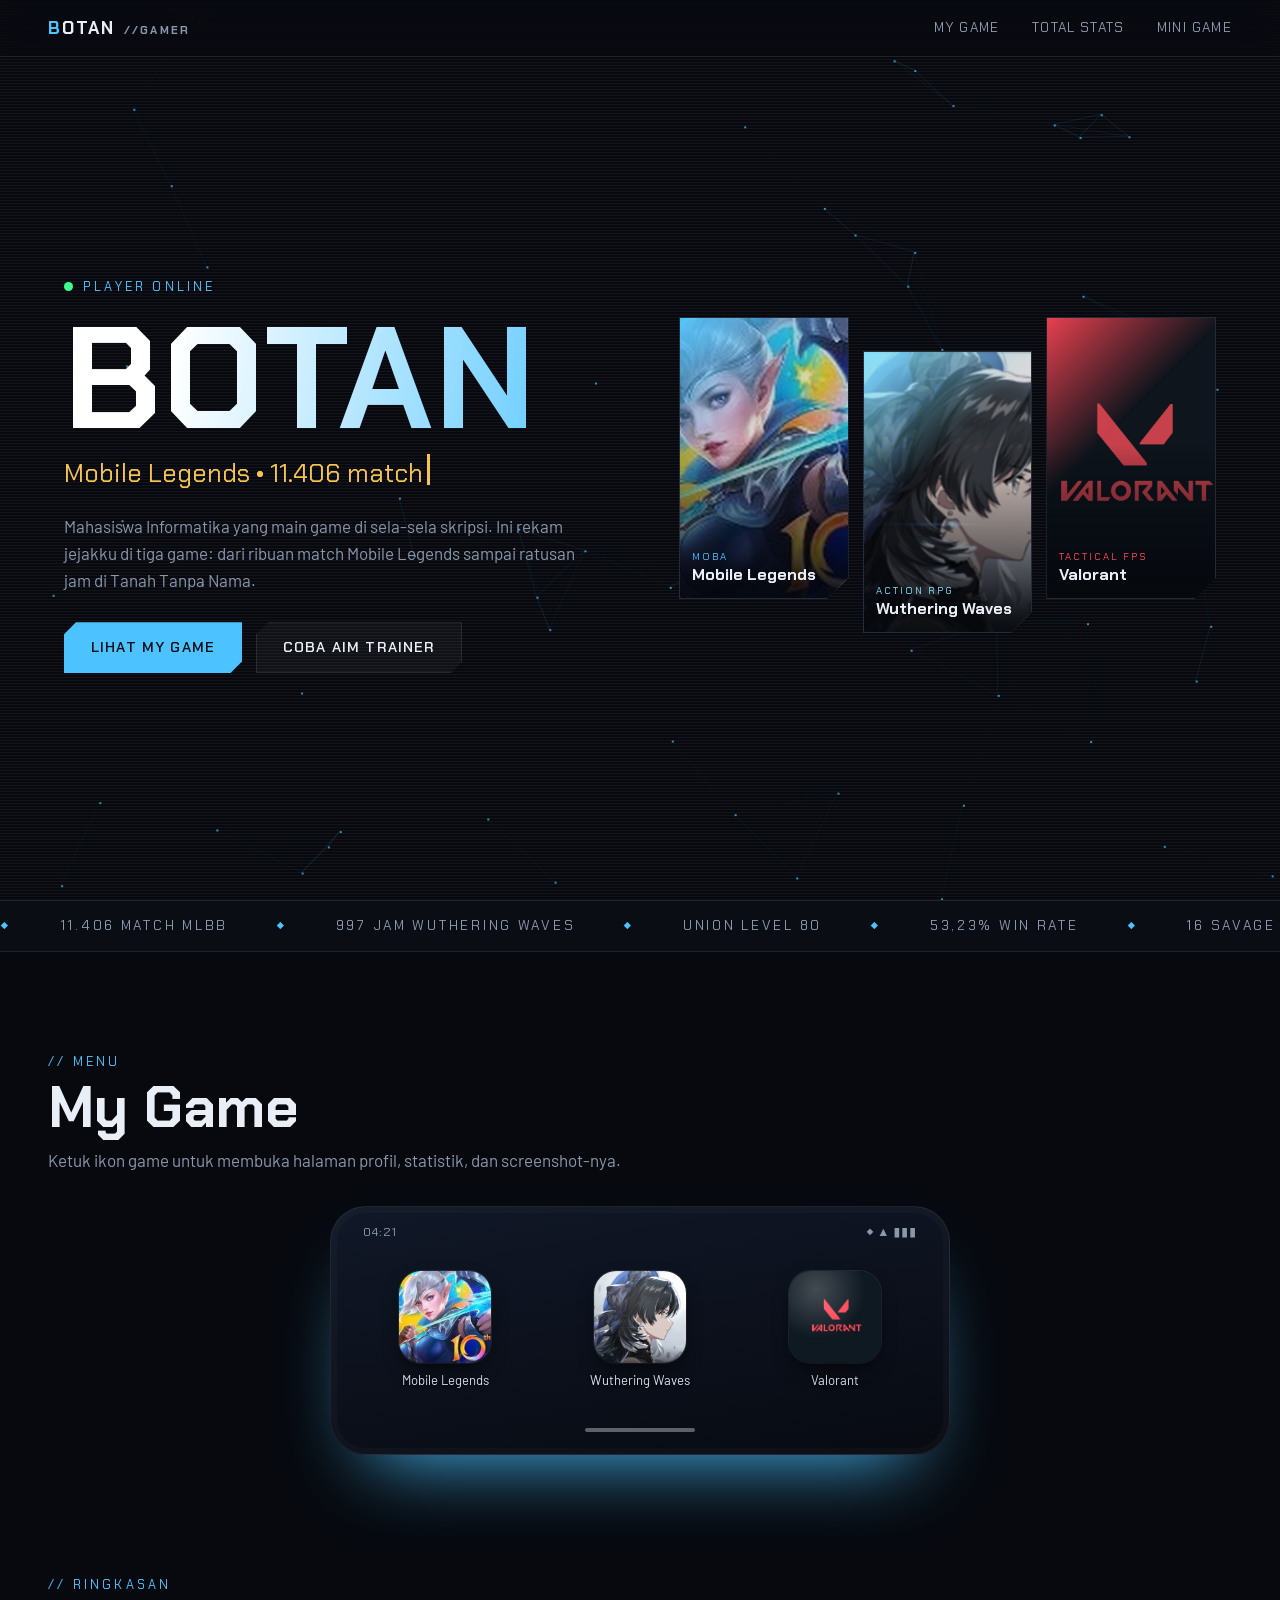
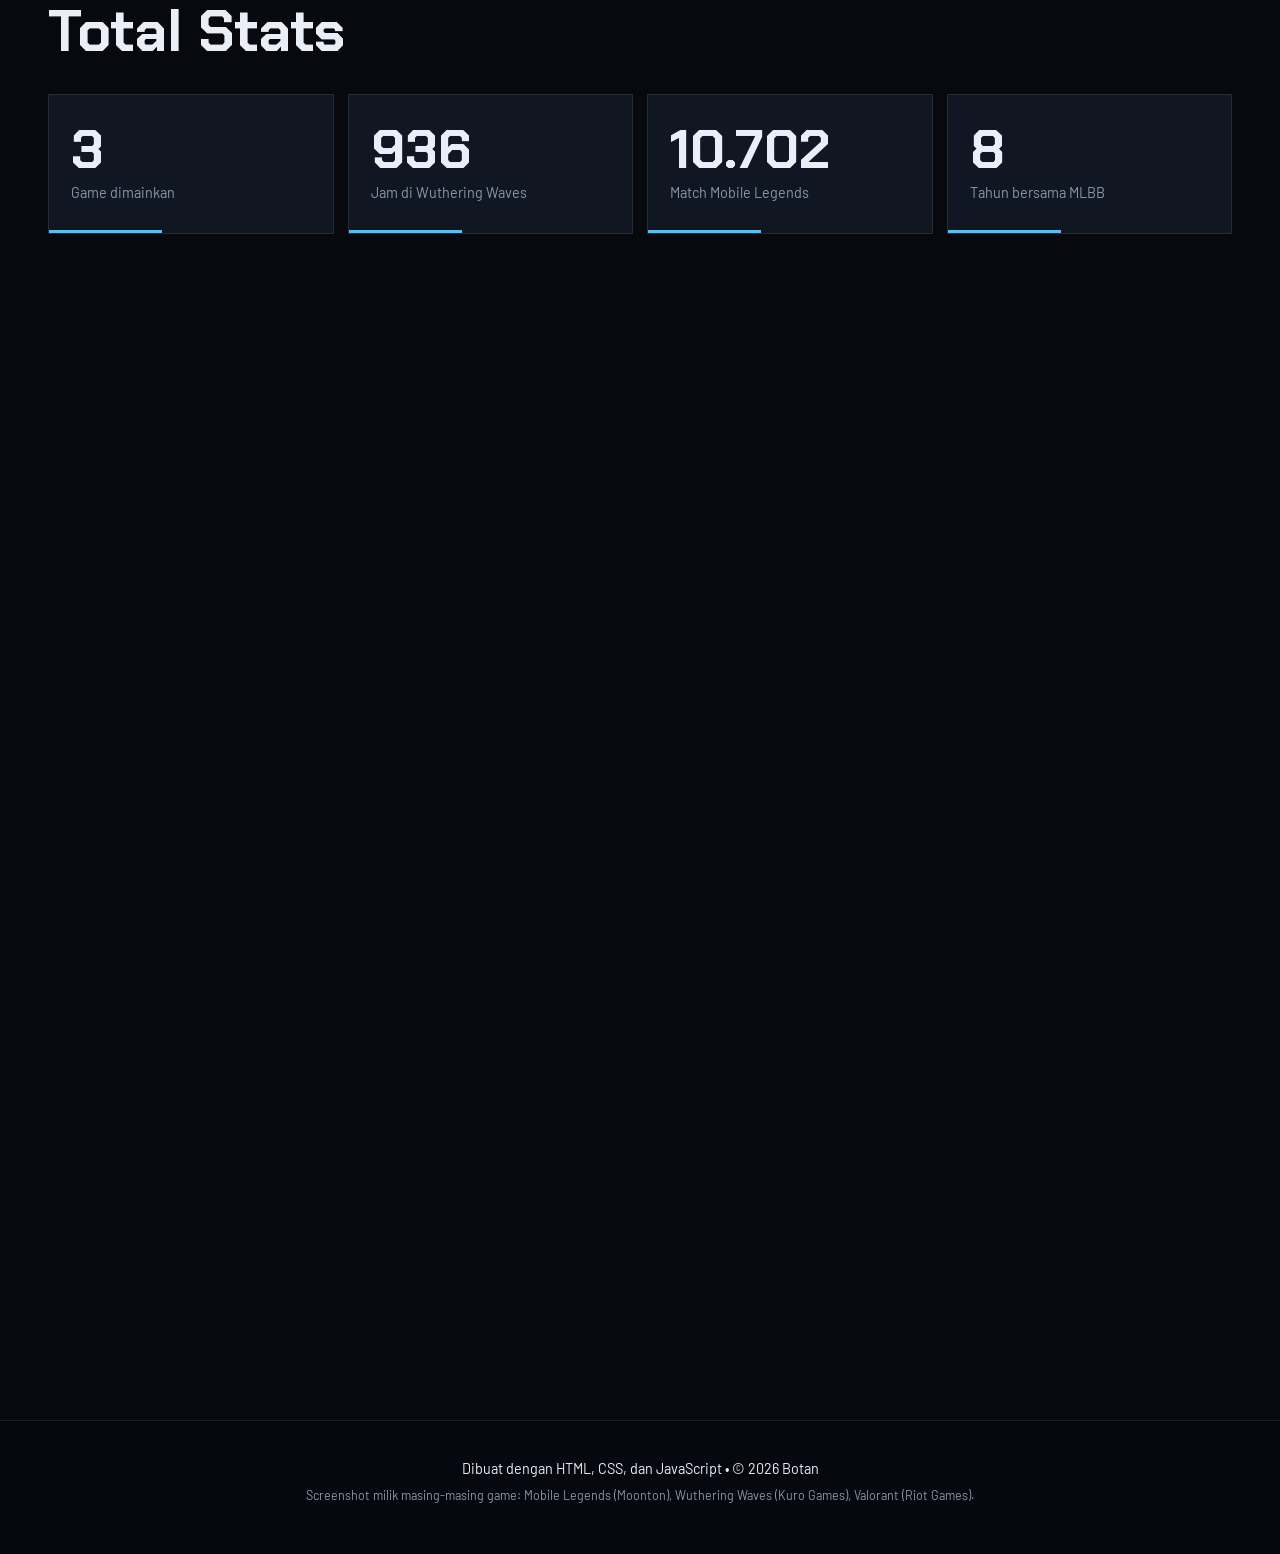
==== index.html @ 6c118ad3 "Initial commit: Botan Game Portfolio" ====
<!doctype html>
<html lang="id">

<head>
  <meta charset="utf-8">
  <meta name="viewport" content="width=device-width, initial-scale=1">
  <title>Botan • My Game Portfolio</title>
  <meta name="description" content="Portofolio game Botan: Mobile Legends, Wuthering Waves, dan Valorant.">
  <link rel="preconnect" href="https://fonts.googleapis.com">
  <link rel="preconnect" href="https://fonts.gstatic.com" crossorigin>
  <link
    href="https://fonts.googleapis.com/css2?family=Chakra+Petch:wght@500;600;700&family=Barlow:wght@400;500;600&display=swap"
    rel="stylesheet">
  <link rel="stylesheet" href="style.css">
</head>

<body data-game="ml">
  <canvas id="bg" aria-hidden="true"></canvas>
  <div class="scanlines" aria-hidden="true"></div>

  <header class="nav">
    <a href="#top" class="logo"><span>B</span>OTAN<i>//GAMER</i></a>
    <nav>
      <a href="#games">My Game</a>
      <a href="#stats">Total Stats</a>
      <a href="#aim">Mini Game</a>
    </nav>
  </header>

  <main id="top">
    <!-- HERO -->
    <section class="hero">
      <div class="hero-text">
        <p class="eyebrow"><b class="pulse"></b> PLAYER ONLINE</p>
        <h1 class="glitch" data-text="BOTAN">BOTAN</h1>
        <p class="typing"><span id="typed"></span><i class="caret"></i></p>
        <p class="lead">Mahasiswa Informatika yang main game di sela-sela skripsi. Ini rekam jejakku di tiga game: dari
          ribuan match Mobile Legends sampai ratusan jam di Tanah Tanpa Nama.</p>
        <div class="cta">
          <a class="btn primary" href="#games">Lihat My Game</a>
          <a class="btn" href="#aim">Coba Aim Trainer</a>
        </div>
      </div>

      <div class="hero-cards" id="heroCards">
        <button class="poster" data-go="ml" style="--c:#4cc3ff">
          <img src="img/icon-ml.webp" alt="Mobile Legends">
          <span class="poster-info"><small>MOBA</small><b>Mobile Legends</b></span>
        </button>
        <button class="poster" data-go="wuwa" style="--c:#7fe3ff">
          <img src="img/wuwa_icon.png" alt="Wuthering Waves">
          <span class="poster-info"><small>ACTION RPG</small><b>Wuthering Waves</b></span>
        </button>
        <button class="poster" data-go="valo" style="--c:#ff4655">
          <img src="img/valo_icon.png" alt="Valorant">
          <span class="poster-info"><small>TACTICAL FPS</small><b>Valorant</b></span>
        </button>
      </div>
    </section>

    <!-- TICKER -->
    <div class="ticker" aria-hidden="true">
      <div class="ticker-track">
        <span>11.406 MATCH MLBB</span><span>997 JAM WUTHERING WAVES</span><span>UNION LEVEL 80</span><span>53,23% WIN
          RATE</span><span>16 SAVAGE</span><span>RAZE MAIN</span><span>ACS 225</span>
        <span>11.406 MATCH MLBB</span><span>997 JAM WUTHERING WAVES</span><span>UNION LEVEL 80</span><span>53,23% WIN
          RATE</span><span>16 SAVAGE</span><span>RAZE MAIN</span><span>ACS 225</span>
      </div>
    </div>

    <!-- GAMES -->
    <section id="games" class="section">
      <div class="section-head reveal">
        <p class="eyebrow">// MENU</p>
        <h2>My Game</h2>
        <p class="sub">Ketuk ikon game untuk membuka halaman profil, statistik, dan screenshot-nya.</p>
      </div>

      <div class="homescreen reveal">
        <div class="statusbar" aria-hidden="true"><span>06:51</span><span class="sb-right">◆ ▲ ▮▮▮</span></div>
        <div class="app-grid" id="appGrid"></div>
        <div class="dock" aria-hidden="true"><i></i></div>
      </div>
    </section>

    <!-- TOTAL STATS -->
    <section id="stats" class="section">
      <div class="section-head reveal">
        <p class="eyebrow">// RINGKASAN</p>
        <h2>Total Stats</h2>
      </div>
      <div class="totals">
        <div class="total reveal"><b data-count="3">0</b><span>Game dimainkan</span></div>
        <div class="total reveal"><b data-count="997">0</b><span>Jam di Wuthering Waves</span></div>
        <div class="total reveal"><b data-count="11406">0</b><span>Match Mobile Legends</span></div>
        <div class="total reveal"><b data-count="9">0</b><span>Tahun bersama MLBB</span></div>
      </div>

      <div class="share reveal" id="share"></div>
    </section>

    <!-- AIM TRAINER -->
    <section id="aim" class="section">
      <div class="section-head reveal">
        <p class="eyebrow">// MINI GAME</p>
        <h2>Aim Trainer</h2>
        <p class="sub">Klik target sebanyak mungkin dalam 30 detik. Skor terbaik tersimpan di browser kamu.</p>
      </div>
      <div class="aim reveal">
        <div class="aim-hud">
          <div><small>SKOR</small><b id="aimScore">0</b></div>
          <div><small>WAKTU</small><b id="aimTime">30</b></div>
          <div><small>AKURASI</small><b id="aimAcc">0%</b></div>
          <div><small>TERBAIK</small><b id="aimBest">0</b></div>
        </div>
        <div class="aim-field" id="aimField">
          <div class="aim-overlay" id="aimOverlay">
            <h3 id="aimTitle">Siap?</h3>
            <p id="aimMsg">Target muncul acak. Jangan sampai meleset.</p>
            <button class="btn primary" id="aimStart">Mulai</button>
          </div>
        </div>
      </div>
    </section>
  </main>

  <footer class="footer">
    <p>Dibuat dengan HTML, CSS, dan JavaScript • © <span id="year"></span> Botan</p>
    <p class="muted">Screenshot milik masing-masing game: Mobile Legends (Moonton), Wuthering Waves (Kuro Games),
      Valorant (Riot Games).</p>
  </footer>

  <!-- LIGHTBOX -->
  <div class="lightbox" id="lightbox" hidden>
    <button class="lb-close" aria-label="Tutup">&times;</button>
    <img id="lbImg" alt="">
    <p id="lbCap"></p>
  </div>

  <script src="data.js"></script>
  <script src="common.js"></script>
  <script src="app.js"></script>
</body>

</html>
---- style.css ----
:root{
  --bg:#07090f; --bg2:#0d1119; --card:#111722; --line:rgba(255,255,255,.09);
  --text:#e9eef7; --muted:#8b97ab;
  --accent:#4cc3ff; --accent2:#f5c451;
  --head:'Chakra Petch',system-ui,sans-serif; --body:'Barlow',system-ui,sans-serif;
  --ease:cubic-bezier(.2,.8,.2,1);
}
body[data-game="ml"]  {--accent:#4cc3ff; --accent2:#f5c451}
body[data-game="wuwa"]{--accent:#7fe3ff; --accent2:#ff8fb8}
body[data-game="valo"]{--accent:#ff4655; --accent2:#ffd9dc}

*{box-sizing:border-box;margin:0;padding:0}
html{scroll-behavior:smooth;scroll-padding-top:80px}
body{background:var(--bg);color:var(--text);font-family:var(--body);font-size:17px;line-height:1.6;overflow-x:hidden;transition:--accent .4s}
img{display:block;max-width:100%}
button{font:inherit;color:inherit;cursor:pointer;border:0;background:none}
a{color:inherit;text-decoration:none}
#bg{position:fixed;inset:0;z-index:0;width:100%;height:100%}
.scanlines{position:fixed;inset:0;z-index:1;pointer-events:none;opacity:.05;
  background:repeating-linear-gradient(0deg,#fff 0 1px,transparent 1px 3px)}
main,.footer,.nav{position:relative;z-index:2}

/* NAV */
.nav{position:fixed;top:0;left:0;right:0;z-index:20;display:flex;justify-content:space-between;align-items:center;
  padding:14px clamp(16px,4vw,48px);backdrop-filter:blur(14px);background:rgba(7,9,15,.6);border-bottom:1px solid var(--line)}
.logo{font-family:var(--head);font-weight:700;letter-spacing:.12em;font-size:1.1rem}
.logo span{color:var(--accent)}
.logo i{font-style:normal;color:var(--muted);font-size:.7rem;margin-left:8px;letter-spacing:.2em}
.nav nav{display:flex;gap:clamp(12px,3vw,32px)}
.nav nav a{font-family:var(--head);font-size:.85rem;letter-spacing:.1em;text-transform:uppercase;color:var(--muted);transition:color .2s}
.nav nav a:hover{color:var(--accent)}

/* HERO */
.hero{min-height:100svh;display:grid;grid-template-columns:1.05fr 1fr;gap:clamp(24px,4vw,64px);align-items:center;
  padding:110px clamp(16px,5vw,72px) 60px;max-width:1400px;margin:auto}
.eyebrow{font-family:var(--head);font-size:.8rem;letter-spacing:.25em;color:var(--accent);text-transform:uppercase;display:flex;align-items:center;gap:10px}
.pulse{width:9px;height:9px;border-radius:50%;background:#3dff8f;box-shadow:0 0 0 0 #3dff8f99;animation:pulse 1.8s infinite}
@keyframes pulse{70%{box-shadow:0 0 0 12px #3dff8f00}100%{box-shadow:0 0 0 0 #3dff8f00}}
.glitch{font-family:var(--head);font-weight:700;font-size:clamp(4rem,12vw,9rem);line-height:.95;letter-spacing:.02em;position:relative;margin:14px 0 6px;
  background:linear-gradient(100deg,#fff 20%,var(--accent));-webkit-background-clip:text;background-clip:text;color:transparent}
.glitch::before,.glitch::after{content:attr(data-text);position:absolute;inset:0;background:inherit;-webkit-background-clip:text;background-clip:text;color:transparent;opacity:.0}
.glitch:hover::before{opacity:.8;transform:translate(3px,-2px);filter:drop-shadow(-2px 0 #ff2d6f);animation:gl 0.4s steps(2) infinite}
.glitch:hover::after{opacity:.8;transform:translate(-3px,2px);filter:drop-shadow(2px 0 #00e5ff);animation:gl 0.4s steps(2) infinite reverse}
@keyframes gl{50%{clip-path:inset(30% 0 40% 0)}}
.typing{font-family:var(--head);font-size:clamp(1.1rem,2.4vw,1.6rem);color:var(--accent2);min-height:2.2rem}
.caret{display:inline-block;width:3px;height:1.2em;background:var(--accent2);margin-left:4px;vertical-align:-3px;animation:blink 1s steps(1) infinite}
@keyframes blink{50%{opacity:0}}
.lead{max-width:540px;color:var(--muted);margin:18px 0 28px}
.cta{display:flex;gap:14px;flex-wrap:wrap}
.btn{font-family:var(--head);font-weight:600;letter-spacing:.08em;text-transform:uppercase;font-size:.9rem;padding:13px 26px;
  border:1px solid var(--line);clip-path:polygon(12px 0,100% 0,100% calc(100% - 12px),calc(100% - 12px) 100%,0 100%,0 12px);
  background:rgba(255,255,255,.04);transition:.25s var(--ease)}
.btn:hover{border-color:var(--accent);color:var(--accent);transform:translateY(-2px)}
.btn.primary{background:var(--accent);color:#06101a;border-color:var(--accent)}
.btn.primary:hover{color:#06101a;box-shadow:0 8px 30px -6px var(--accent);filter:brightness(1.1)}

.hero-cards{display:grid;grid-template-columns:repeat(3,1fr);gap:14px;perspective:1000px}
.poster{position:relative;aspect-ratio:3/5;overflow:hidden;border:1px solid var(--line);background:var(--card);text-align:left;
  transform-style:preserve-3d;transition:transform .25s var(--ease),box-shadow .3s,border-color .3s;
  clip-path:polygon(0 0,100% 0,100% calc(100% - 22px),calc(100% - 22px) 100%,0 100%)}
.poster:nth-child(2){margin-top:34px}
.poster img{position:absolute;inset:0;width:100%;height:100%;object-fit:cover;object-position:center top;transition:transform .6s var(--ease),filter .4s;filter:saturate(.85) brightness(.85)}
.poster::after{content:"";position:absolute;inset:0;background:linear-gradient(to top,rgba(5,7,12,.95) 5%,transparent 55%),linear-gradient(135deg,var(--c),transparent 40%);opacity:.9;mix-blend-mode:normal}
.poster:hover{border-color:var(--c);box-shadow:0 20px 50px -20px var(--c)}
.poster:hover img{transform:scale(1.08);filter:saturate(1.1) brightness(1)}
.poster-info{position:absolute;left:12px;right:12px;bottom:14px;z-index:2;display:block}
.poster-info small{display:block;font-family:var(--head);font-size:.62rem;letter-spacing:.2em;color:var(--c)}
.poster-info b{font-family:var(--head);font-size:1rem;line-height:1.2;display:block}

/* TICKER */
.ticker{overflow:hidden;border-block:1px solid var(--line);background:rgba(13,17,25,.7);padding:14px 0}
.ticker-track{display:flex;gap:48px;width:max-content;animation:tick 40s linear infinite;font-family:var(--head);letter-spacing:.2em;font-size:.85rem;color:var(--muted)}
.ticker-track span::before{content:"◆";color:var(--accent);margin-right:48px}
@keyframes tick{to{transform:translateX(-50%)}}

/* SECTIONS */
.section{max-width:1280px;margin:auto;padding:100px clamp(16px,4vw,48px) 20px}
.section-head{margin-bottom:32px}
.section-head h2{font-family:var(--head);font-size:clamp(2.2rem,5vw,3.6rem);line-height:1.05;margin-top:6px}
.sub{color:var(--muted);margin-top:8px}

.reveal{opacity:0;transform:translateY(28px);transition:opacity .8s var(--ease),transform .8s var(--ease)}
.reveal.in{opacity:1;transform:none}

/* TABS */
.tabs{display:flex;gap:10px;flex-wrap:wrap;margin-bottom:22px}
.tab{font-family:var(--head);font-weight:600;letter-spacing:.06em;padding:12px 22px;border:1px solid var(--line);background:var(--card);color:var(--muted);
  display:flex;align-items:center;gap:10px;transition:.25s var(--ease);
  clip-path:polygon(10px 0,100% 0,100% calc(100% - 10px),calc(100% - 10px) 100%,0 100%,0 10px)}
.tab i{width:8px;height:8px;background:var(--tc);transform:rotate(45deg)}
.tab:hover{color:var(--text);border-color:var(--tc)}
.tab.active{background:var(--tc);color:#06101a;border-color:var(--tc)}
.tab.active i{background:#06101a}

/* PANEL */
.panel{display:grid;grid-template-columns:minmax(260px,.8fr) 1.5fr;gap:clamp(20px,3vw,40px);
  background:linear-gradient(160deg,var(--card),#0a0e16);border:1px solid var(--line);padding:clamp(18px,3vw,36px);position:relative;overflow:hidden}
.panel::before{content:"";position:absolute;inset:-40% -20% auto auto;width:70%;aspect-ratio:1;background:radial-gradient(circle,var(--accent),transparent 65%);opacity:.14;pointer-events:none}
.panel.swap{animation:swap .5s var(--ease)}
@keyframes swap{from{opacity:0;transform:translateY(14px)}to{opacity:1;transform:none}}

.p-art{position:relative;min-height:420px;border:1px solid var(--line);overflow:hidden;background:#05070b}
.p-art img.main{position:absolute;inset:0;width:100%;height:100%;object-fit:cover;object-position:center top;
  -webkit-mask-image:linear-gradient(to bottom,#000 70%,transparent);mask-image:linear-gradient(to bottom,#000 70%,transparent)}
.p-art .badge{position:absolute;left:14px;bottom:14px;right:14px;display:flex;align-items:center;gap:12px;padding:10px 12px;background:rgba(7,9,15,.8);backdrop-filter:blur(8px);border-left:3px solid var(--accent)}
.p-art .badge img{width:46px;height:46px;object-fit:cover;object-position:top;border:1px solid var(--line)}
.badge b{font-family:var(--head);display:block;line-height:1.2}
.badge small{color:var(--muted);font-size:.8rem}

.p-title{display:flex;justify-content:space-between;align-items:flex-start;gap:14px;flex-wrap:wrap;margin-bottom:6px}
.p-title h3{font-family:var(--head);font-size:clamp(1.8rem,4vw,2.8rem);line-height:1.05}
.p-title .genre{font-family:var(--head);font-size:.75rem;letter-spacing:.2em;color:var(--accent);border:1px solid var(--accent);padding:4px 10px}
.p-meta{color:var(--muted);margin-bottom:22px}
.p-meta b{color:var(--text);font-weight:500}

.stat-grid{display:grid;grid-template-columns:repeat(auto-fill,minmax(130px,1fr));gap:10px;margin-bottom:22px}
.stat{padding:14px 14px 12px;background:rgba(255,255,255,.035);border:1px solid var(--line);border-top:2px solid var(--accent);transition:.25s var(--ease)}
.stat:hover{transform:translateY(-3px);background:rgba(255,255,255,.06)}
.stat b{font-family:var(--head);font-size:1.7rem;line-height:1.1;display:block}
.stat small{color:var(--muted);font-size:.78rem;letter-spacing:.06em;text-transform:uppercase}
.stat.hl{border-top-color:var(--accent2)}
.stat.hl b{color:var(--accent2)}

.viz{display:grid;grid-template-columns:repeat(auto-fit,minmax(240px,1fr));gap:14px;margin-bottom:22px}
.viz-card{padding:16px;border:1px solid var(--line);background:rgba(0,0,0,.25)}
.viz-card h4{font-family:var(--head);font-size:.8rem;letter-spacing:.18em;color:var(--muted);text-transform:uppercase;margin-bottom:10px}
.viz-card canvas{width:100%;max-width:300px;margin:auto;display:block}
.viz-card .note{font-size:.75rem;color:var(--muted);margin-top:6px;text-align:center}
.bar{height:10px;background:rgba(255,255,255,.08);overflow:hidden;margin:8px 0 6px;clip-path:polygon(0 0,100% 0,calc(100% - 6px) 100%,0 100%)}
.bar i{display:block;height:100%;width:0;background:linear-gradient(90deg,var(--accent),var(--accent2));transition:width 1.4s var(--ease)}
.bar-row{display:flex;justify-content:space-between;font-size:.9rem;color:var(--muted)}
.bar-row b{color:var(--text);font-weight:500}
.donut{display:flex;align-items:center;gap:18px}
.donut svg{width:120px;height:120px;flex:none;transform:rotate(-90deg)}
.donut circle{fill:none;stroke-width:12}
.donut .legend b{font-family:var(--head);font-size:1.6rem;display:block;line-height:1.1}
.donut .legend span{display:block;color:var(--muted);font-size:.9rem}

.chips{display:flex;flex-wrap:wrap;gap:8px;margin-bottom:22px}
.chip{font-size:.85rem;padding:6px 12px;border:1px solid var(--line);background:rgba(255,255,255,.04);display:inline-flex;gap:8px;align-items:center}
.chip::before{content:"★";color:var(--accent2)}

.gallery-h{font-family:var(--head);font-size:.8rem;letter-spacing:.2em;text-transform:uppercase;color:var(--muted);margin-bottom:10px}
.gallery{display:grid;grid-template-columns:repeat(auto-fill,minmax(150px,1fr));gap:10px}
.thumb{position:relative;aspect-ratio:16/10;overflow:hidden;border:1px solid var(--line);background:#05070b}
.thumb img{width:100%;height:100%;object-fit:cover;transition:transform .5s var(--ease),filter .3s;filter:brightness(.8)}
.thumb:hover img{transform:scale(1.1);filter:brightness(1.05)}
.thumb:hover{border-color:var(--accent)}
.thumb span{position:absolute;left:0;right:0;bottom:0;padding:16px 8px 6px;font-size:.72rem;text-align:left;background:linear-gradient(transparent,rgba(0,0,0,.85))}

/* TOTALS */
.totals{display:grid;grid-template-columns:repeat(auto-fit,minmax(200px,1fr));gap:14px}
.total{padding:28px 22px;border:1px solid var(--line);background:var(--card);position:relative;overflow:hidden}
.total::after{content:"";position:absolute;left:0;bottom:0;height:3px;width:40%;background:var(--accent)}
.total b{font-family:var(--head);font-size:clamp(2.4rem,5vw,3.4rem);display:block;line-height:1}
.total span{color:var(--muted);font-size:.9rem}
.share{margin-top:22px;padding:22px;border:1px solid var(--line);background:var(--card)}
.share h4{font-family:var(--head);font-size:.8rem;letter-spacing:.2em;color:var(--muted);text-transform:uppercase;margin-bottom:14px}
.share-row{display:grid;grid-template-columns:150px 1fr 90px;gap:12px;align-items:center;margin:10px 0;font-size:.95rem}
.share-row .bar{margin:0}
.share-row em{font-style:normal;color:var(--muted);text-align:right;font-size:.85rem}

/* AIM */
.aim{border:1px solid var(--line);background:var(--card)}
.aim-hud{display:grid;grid-template-columns:repeat(4,1fr);border-bottom:1px solid var(--line)}
.aim-hud div{padding:12px 16px;border-right:1px solid var(--line)}
.aim-hud div:last-child{border:0}
.aim-hud small{display:block;color:var(--muted);font-family:var(--head);font-size:.68rem;letter-spacing:.2em}
.aim-hud b{font-family:var(--head);font-size:1.7rem;color:var(--accent2)}
.aim-field{position:relative;height:min(60vh,460px);cursor:crosshair;overflow:hidden;touch-action:manipulation;
  background:radial-gradient(circle at 50% 50%,rgba(255,255,255,.04),transparent 70%),
  linear-gradient(var(--line) 1px,transparent 1px) 0 0/48px 48px,linear-gradient(90deg,var(--line) 1px,transparent 1px) 0 0/48px 48px}
.aim-overlay{position:absolute;inset:0;z-index:5;display:flex;flex-direction:column;align-items:center;justify-content:center;gap:10px;text-align:center;background:rgba(7,9,15,.82);padding:20px}
.aim-overlay[hidden]{display:none}
.aim-overlay h3{font-family:var(--head);font-size:2rem}
.aim-overlay p{color:var(--muted);margin-bottom:8px}
.target{position:absolute;border-radius:50%;transform:translate(-50%,-50%) scale(0);cursor:pointer;
  background:radial-gradient(circle,#fff 0 12%,var(--accent) 13% 34%,#fff 35% 48%,var(--accent) 49% 100%);
  box-shadow:0 0 24px var(--accent);animation:pop .18s var(--ease) forwards}
@keyframes pop{to{transform:translate(-50%,-50%) scale(1)}}
.target.hit{animation:boom .25s ease-out forwards}
@keyframes boom{to{transform:translate(-50%,-50%) scale(1.8);opacity:0}}
.miss{position:absolute;width:14px;height:14px;border:2px solid #ff4d6a;transform:translate(-50%,-50%);animation:boom .4s ease-out forwards;border-radius:50%}

/* FOOTER */
.footer{margin-top:90px;padding:36px 16px 48px;text-align:center;border-top:1px solid var(--line);background:rgba(7,9,15,.8);font-size:.9rem}
.muted{color:var(--muted);font-size:.78rem;margin-top:6px}

/* LIGHTBOX */
.lightbox{position:fixed;inset:0;z-index:100;background:rgba(3,5,9,.94);display:flex;flex-direction:column;align-items:center;justify-content:center;padding:24px;gap:12px}
.lightbox[hidden]{display:none}
.lightbox img{max-height:82vh;object-fit:contain;border:1px solid var(--line)}
.lightbox p{color:var(--muted)}
.lb-close{position:absolute;top:14px;right:22px;font-size:2.4rem;line-height:1;color:var(--text)}

@media (max-width:900px){
  .hero{grid-template-columns:1fr;padding-top:100px}
  .hero-cards{max-width:560px}
  .panel{grid-template-columns:1fr}
  .p-art{min-height:340px}
  .share-row{grid-template-columns:110px 1fr 70px}
}
@media (max-width:520px){
  .nav nav a:nth-child(2){display:none}
  .logo i{display:none}
  .aim-hud b{font-size:1.3rem}
  .aim-hud div{padding:10px}
}
@media (prefers-reduced-motion:reduce){
  *{animation:none!important;transition:none!important}
  .reveal{opacity:1;transform:none}
}

/* ============ HOME SCREEN ala ANDROID ============ */
.homescreen{max-width:620px;margin:auto;padding:14px 22px 22px;border:1px solid var(--line);border-radius:36px;
  background:linear-gradient(170deg,rgba(18,26,42,.9),rgba(8,11,18,.95));box-shadow:0 40px 80px -40px var(--accent),inset 0 0 0 6px rgba(255,255,255,.02)}
.statusbar{display:flex;justify-content:space-between;font-size:.78rem;color:var(--muted);padding:2px 10px 18px;font-family:var(--head);letter-spacing:.08em}
.app-grid{display:grid;grid-template-columns:repeat(3,1fr);gap:26px 10px;justify-items:center;padding:10px 0 34px}
.app-grid.left{grid-template-columns:repeat(auto-fill,minmax(96px,110px));justify-content:start;padding:6px 0 0}
.app{display:flex;flex-direction:column;align-items:center;gap:9px;width:100%;max-width:130px;-webkit-tap-highlight-color:transparent;text-align:center}
.app-icon{position:relative;display:block;width:clamp(72px,16vw,92px);aspect-ratio:1;border-radius:24%;overflow:hidden;
  box-shadow:0 8px 20px -6px rgba(0,0,0,.8),0 0 0 1px rgba(255,255,255,.1);transition:transform .25s var(--ease),box-shadow .3s}
.app-icon img{width:100%;height:100%;object-fit:cover}
.app-icon::after{content:"";position:absolute;inset:0;background:radial-gradient(circle at 30% 20%,rgba(255,255,255,.22),transparent 50%);pointer-events:none}
.app:hover .app-icon{transform:translateY(-5px) scale(1.05);box-shadow:0 18px 30px -8px var(--c),0 0 0 1px var(--c)}
.app:active .app-icon{transform:scale(.9)}
.app-label{font-size:.82rem;line-height:1.25;color:#dfe6f3;text-shadow:0 1px 3px #000;max-width:100px}
.app.small .app-icon{width:68px}
.dock{display:flex;justify-content:center;padding-top:6px}
.dock i{width:110px;height:4px;border-radius:4px;background:rgba(255,255,255,.35)}

.app-launch{position:fixed;z-index:200;border-radius:24%;background:var(--lc);opacity:.95;transition:all .38s cubic-bezier(.5,0,.2,1)}
.app-launch.go{left:0!important;top:0!important;width:100vw!important;height:100vh!important;border-radius:0}

/* halaman game */
.appbar{gap:12px}
.back{display:grid;place-items:center;width:40px;height:40px;border-radius:50%;background:rgba(255,255,255,.06);transition:.2s}
.back:hover{background:var(--accent);color:#06101a}
.appbar-title{display:flex;align-items:center;gap:10px;font-family:var(--head);font-size:1.05rem;margin-right:auto}
.app-icon.mini{width:34px;border-radius:24%}
.game-main{padding-top:96px}
.other{margin-top:36px}
@media (max-width:520px){
  .homescreen{border-radius:28px;padding:12px 12px 18px}
  .app-grid{gap:22px 4px}
}

/* ============ LIVE COMMENTS ============ */
.comments-wrapper { display: flex; flex-direction: column; gap: 32px; }
.comment-form { display: flex; flex-direction: column; gap: 14px; background: rgba(255,255,255,0.03); padding: 24px; border-radius: 12px; border: 1px solid rgba(255,255,255,0.06); }
.comment-form input, .comment-form textarea { width: 100%; background: rgba(0,0,0,0.4); border: 1px solid rgba(255,255,255,0.1); color: var(--text); padding: 12px 16px; border-radius: 8px; font-family: inherit; font-size: 0.95rem; outline: none; transition: border-color 0.2s, box-shadow 0.2s; }
.comment-form input:focus, .comment-form textarea:focus { border-color: var(--accent); box-shadow: 0 0 0 1px var(--accent); }
.comment-form textarea { resize: vertical; min-height: 80px; }
.comments-list { display: flex; flex-direction: column; gap: 16px; }
.comment-item { background: rgba(255,255,255,0.02); padding: 18px; border-radius: 10px; border-left: 3px solid var(--accent); animation: fadeUp 0.4s var(--ease); }
.comment-item h4 { font-size: 1rem; color: var(--accent); margin-bottom: 6px; font-family: var(--head); display: flex; align-items: center; justify-content: space-between; }
.comment-item h4 span { font-size: 0.75rem; color: var(--muted); font-weight: normal; font-family: var(--body); }
.comment-item p { font-size: 0.95rem; line-height: 1.5; color: #cbd5e1; word-wrap: break-word; }
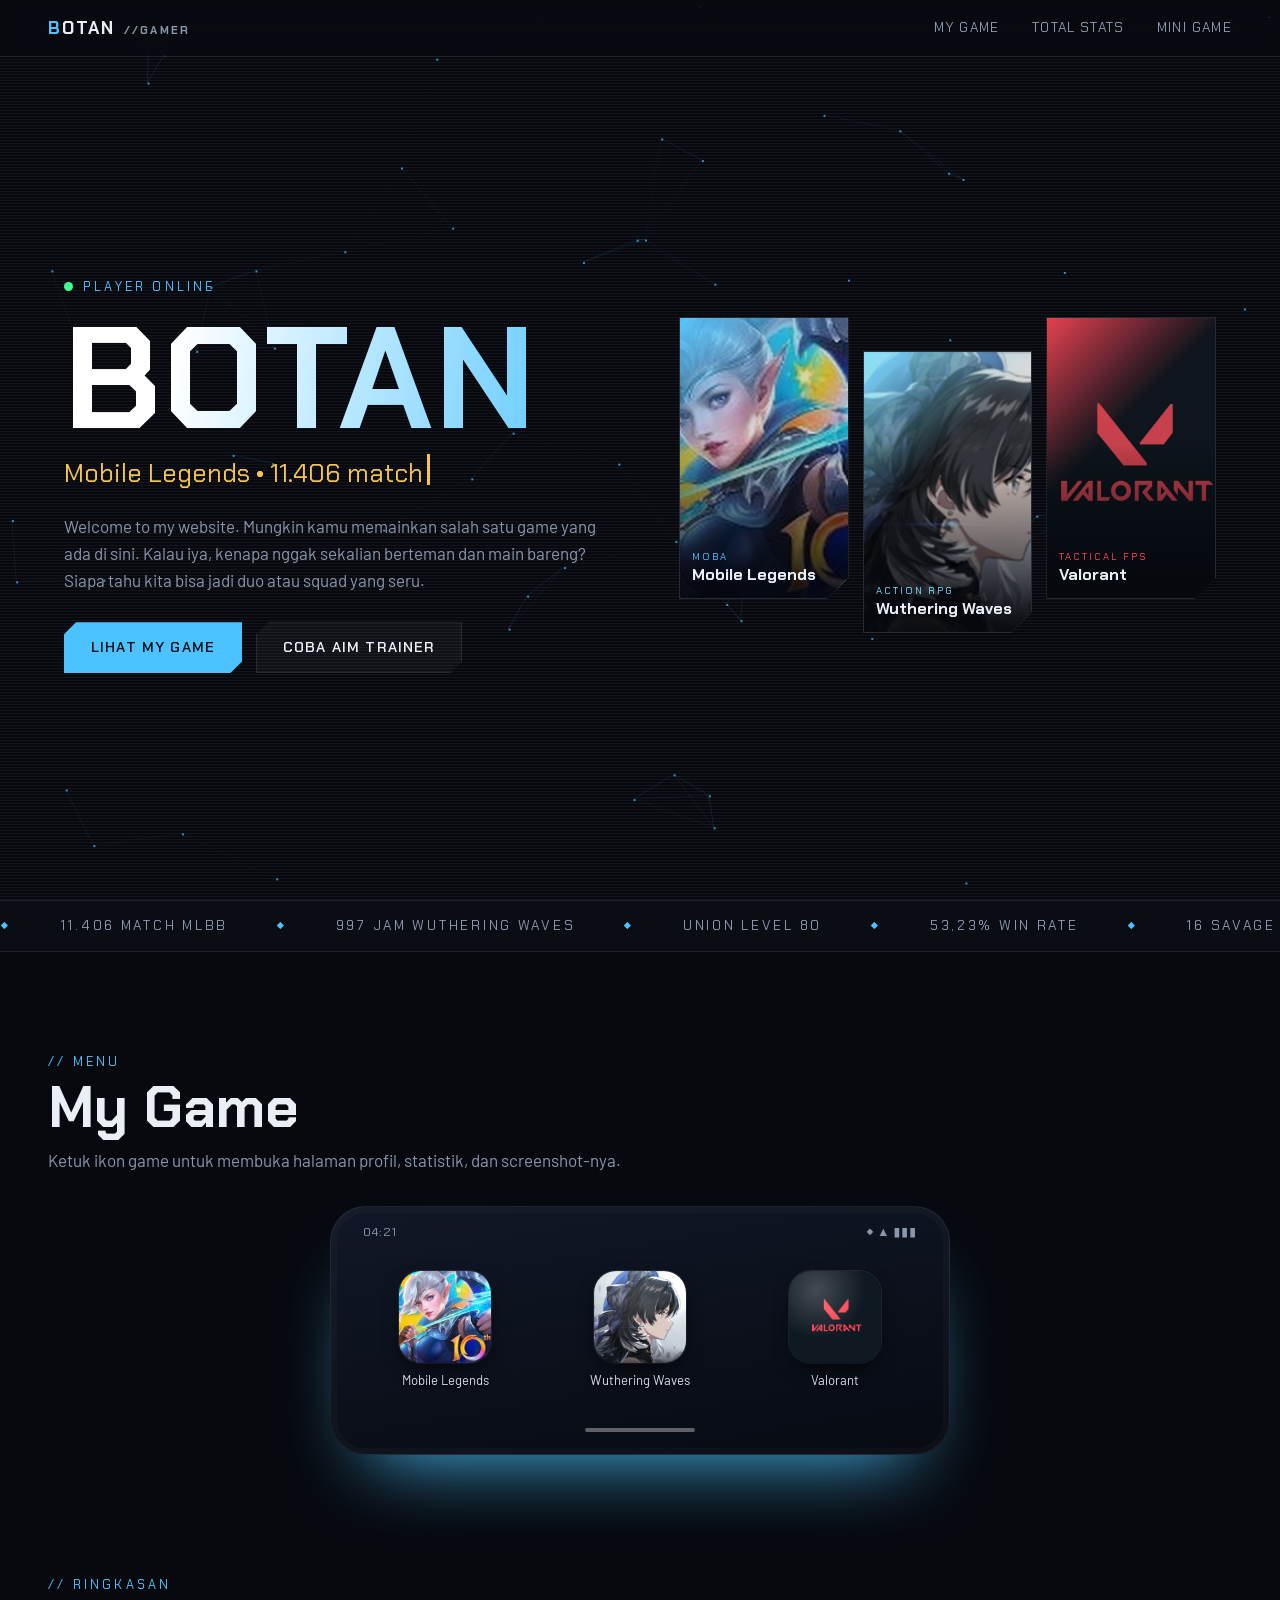
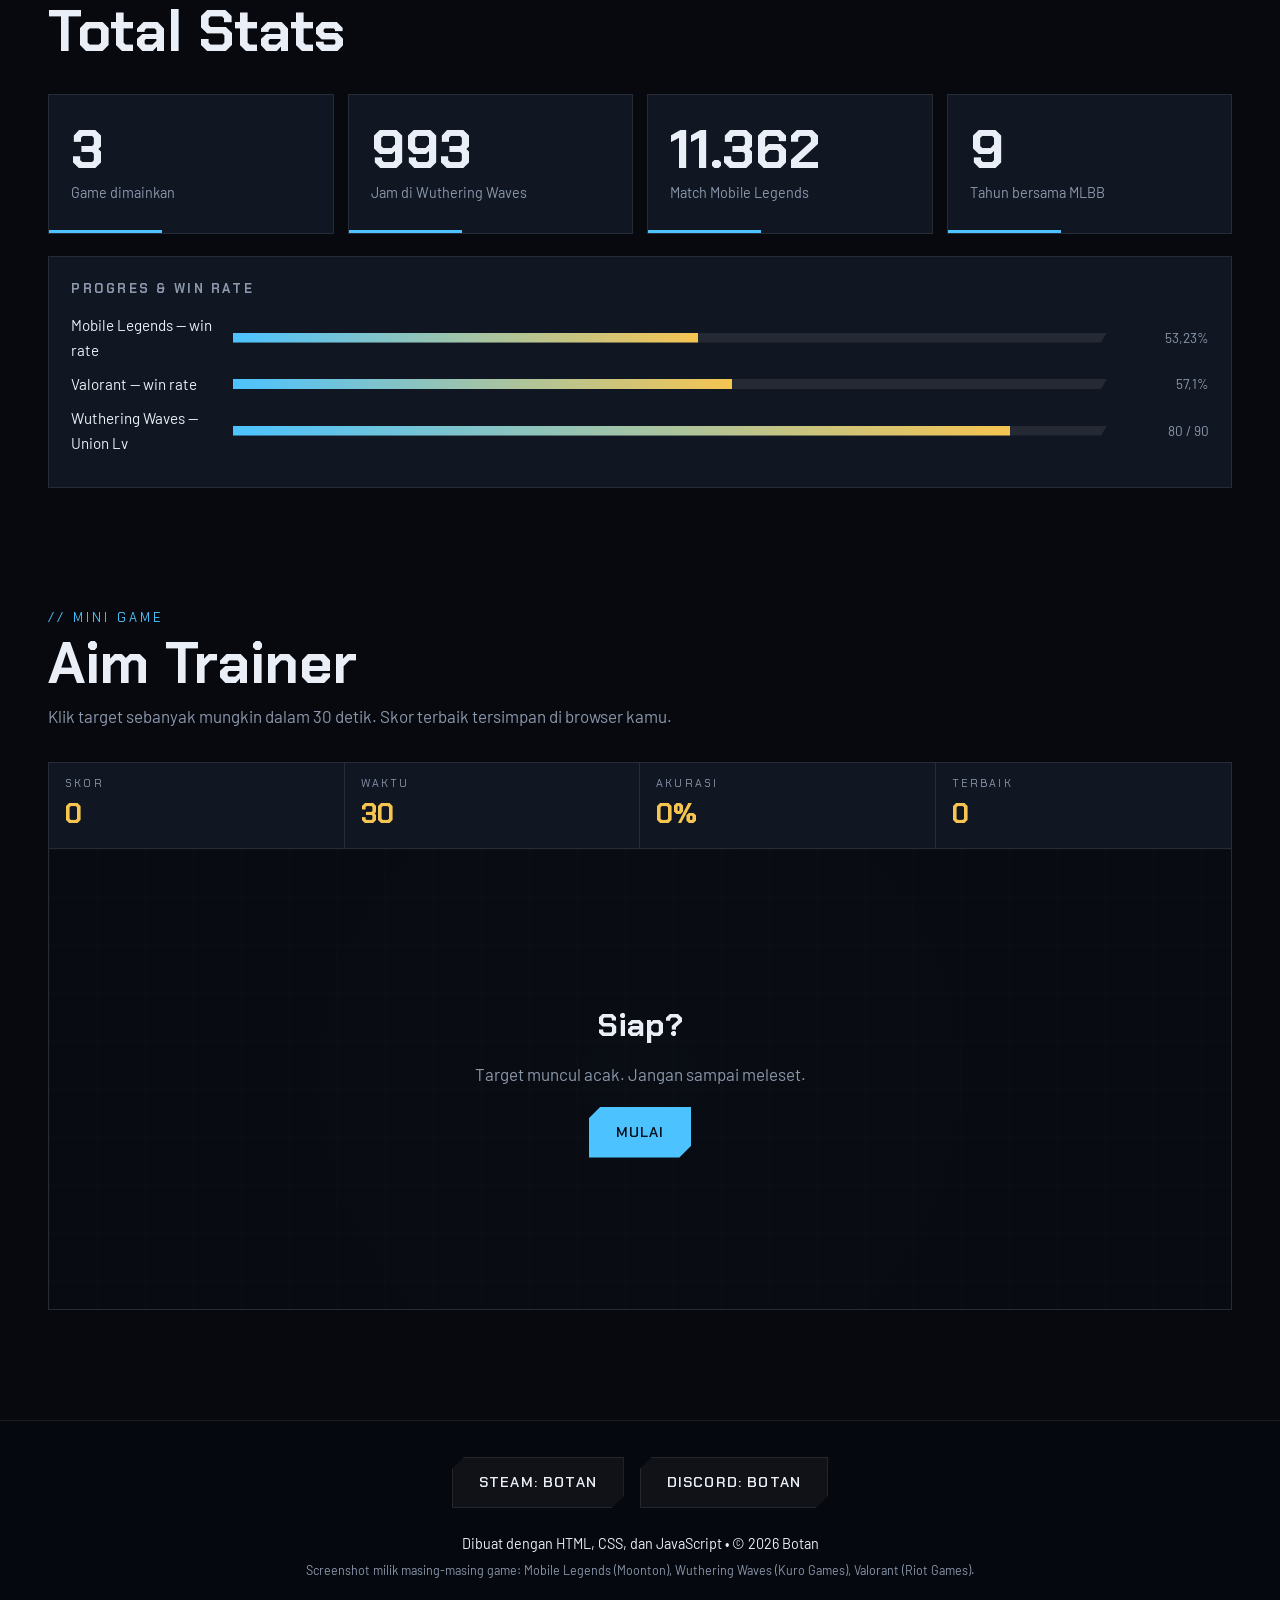
==== commit 1f9a12c5: "Update text intro and add Steam & Discord links in footer" ====
--- a/index.html
+++ b/index.html
@@ -34,8 +34,8 @@
         <p class="eyebrow"><b class="pulse"></b> PLAYER ONLINE</p>
         <h1 class="glitch" data-text="BOTAN">BOTAN</h1>
         <p class="typing"><span id="typed"></span><i class="caret"></i></p>
-        <p class="lead">Mahasiswa Informatika yang main game di sela-sela skripsi. Ini rekam jejakku di tiga game: dari
-          ribuan match Mobile Legends sampai ratusan jam di Tanah Tanpa Nama.</p>
+        <p class="lead">Welcome to my website. Mungkin kamu memainkan salah satu game yang ada di sini. Kalau iya,
+          kenapa nggak sekalian berteman dan main bareng? Siapa tahu kita bisa jadi duo atau squad yang seru.</p>
         <div class="cta">
           <a class="btn primary" href="#games">Lihat My Game</a>
           <a class="btn" href="#aim">Coba Aim Trainer</a>
@@ -125,6 +125,10 @@
   </main>
 
   <footer class="footer">
+    <div class="socials" style="margin-bottom: 24px; display: flex; justify-content: center; gap: 16px; flex-wrap: wrap;">
+      <a href="https://steamcommunity.com/profiles/76561199438114887/" target="_blank" rel="noopener" class="btn">Steam: Botan</a>
+      <a href="https://discordapp.com/users/990794540925464616" target="_blank" rel="noopener" class="btn">Discord: Botan</a>
+    </div>
     <p>Dibuat dengan HTML, CSS, dan JavaScript • © <span id="year"></span> Botan</p>
     <p class="muted">Screenshot milik masing-masing game: Mobile Legends (Moonton), Wuthering Waves (Kuro Games),
       Valorant (Riot Games).</p>
--- a/style.css
+++ b/style.css
@@ -256,3 +256,9 @@
 .comment-item h4 { font-size: 1rem; color: var(--accent); margin-bottom: 6px; font-family: var(--head); display: flex; align-items: center; justify-content: space-between; }
 .comment-item h4 span { font-size: 0.75rem; color: var(--muted); font-weight: normal; font-family: var(--body); }
 .comment-item p { font-size: 0.95rem; line-height: 1.5; color: #cbd5e1; word-wrap: break-word; }
+
+/* ============ COPY ID BUTTON ============ */
+.copy-id-btn{display:inline-flex;align-items:center;gap:7px;margin:10px 0 14px;padding:8px 18px;background:rgba(255,255,255,0.05);border:1px solid rgba(255,255,255,0.12);border-radius:8px;color:var(--accent);font-family:var(--head);font-size:0.82rem;letter-spacing:.06em;cursor:pointer;transition:background .2s,border-color .2s,transform .15s;-webkit-tap-highlight-color:transparent}
+.copy-id-btn:hover{background:rgba(255,255,255,0.1);border-color:var(--accent)}
+.copy-id-btn:active{transform:scale(.95)}
+.copy-id-btn.copied{background:rgba(46,230,166,0.12);border-color:#2ee6a6;color:#2ee6a6}
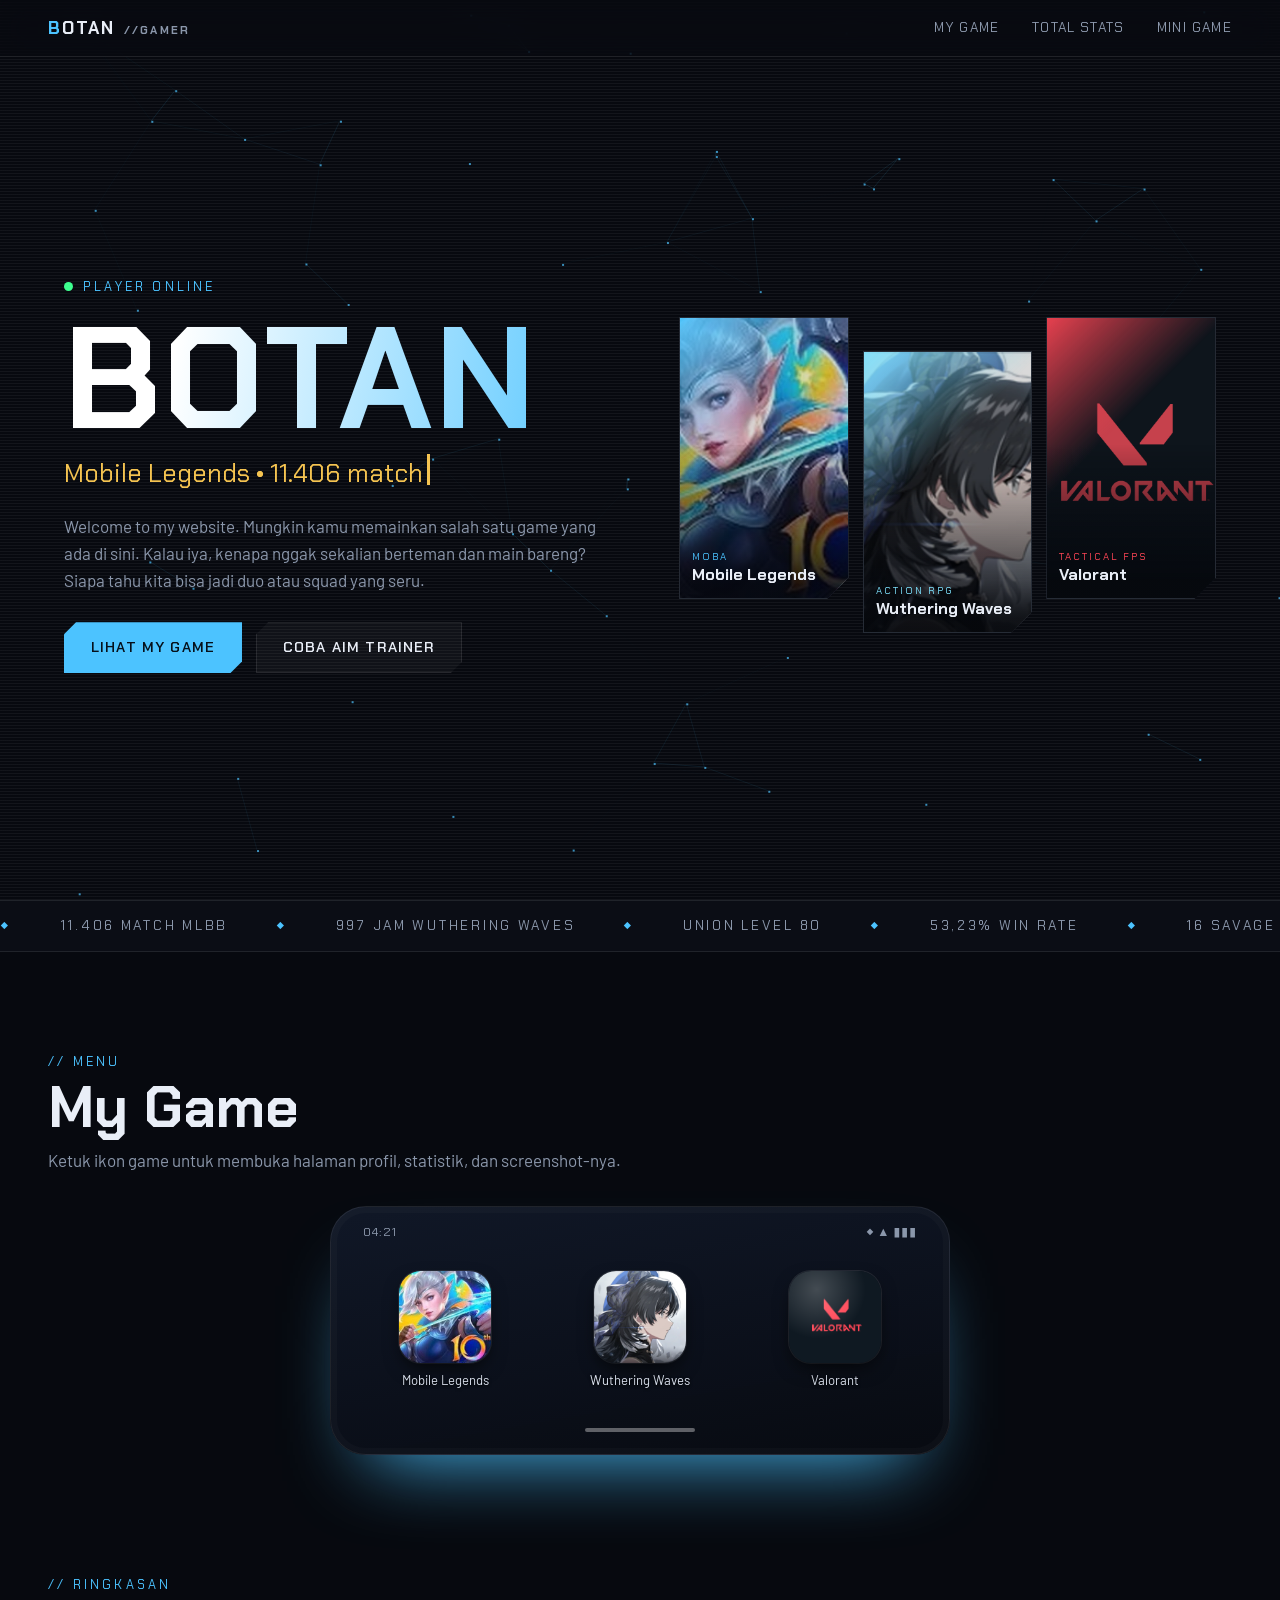
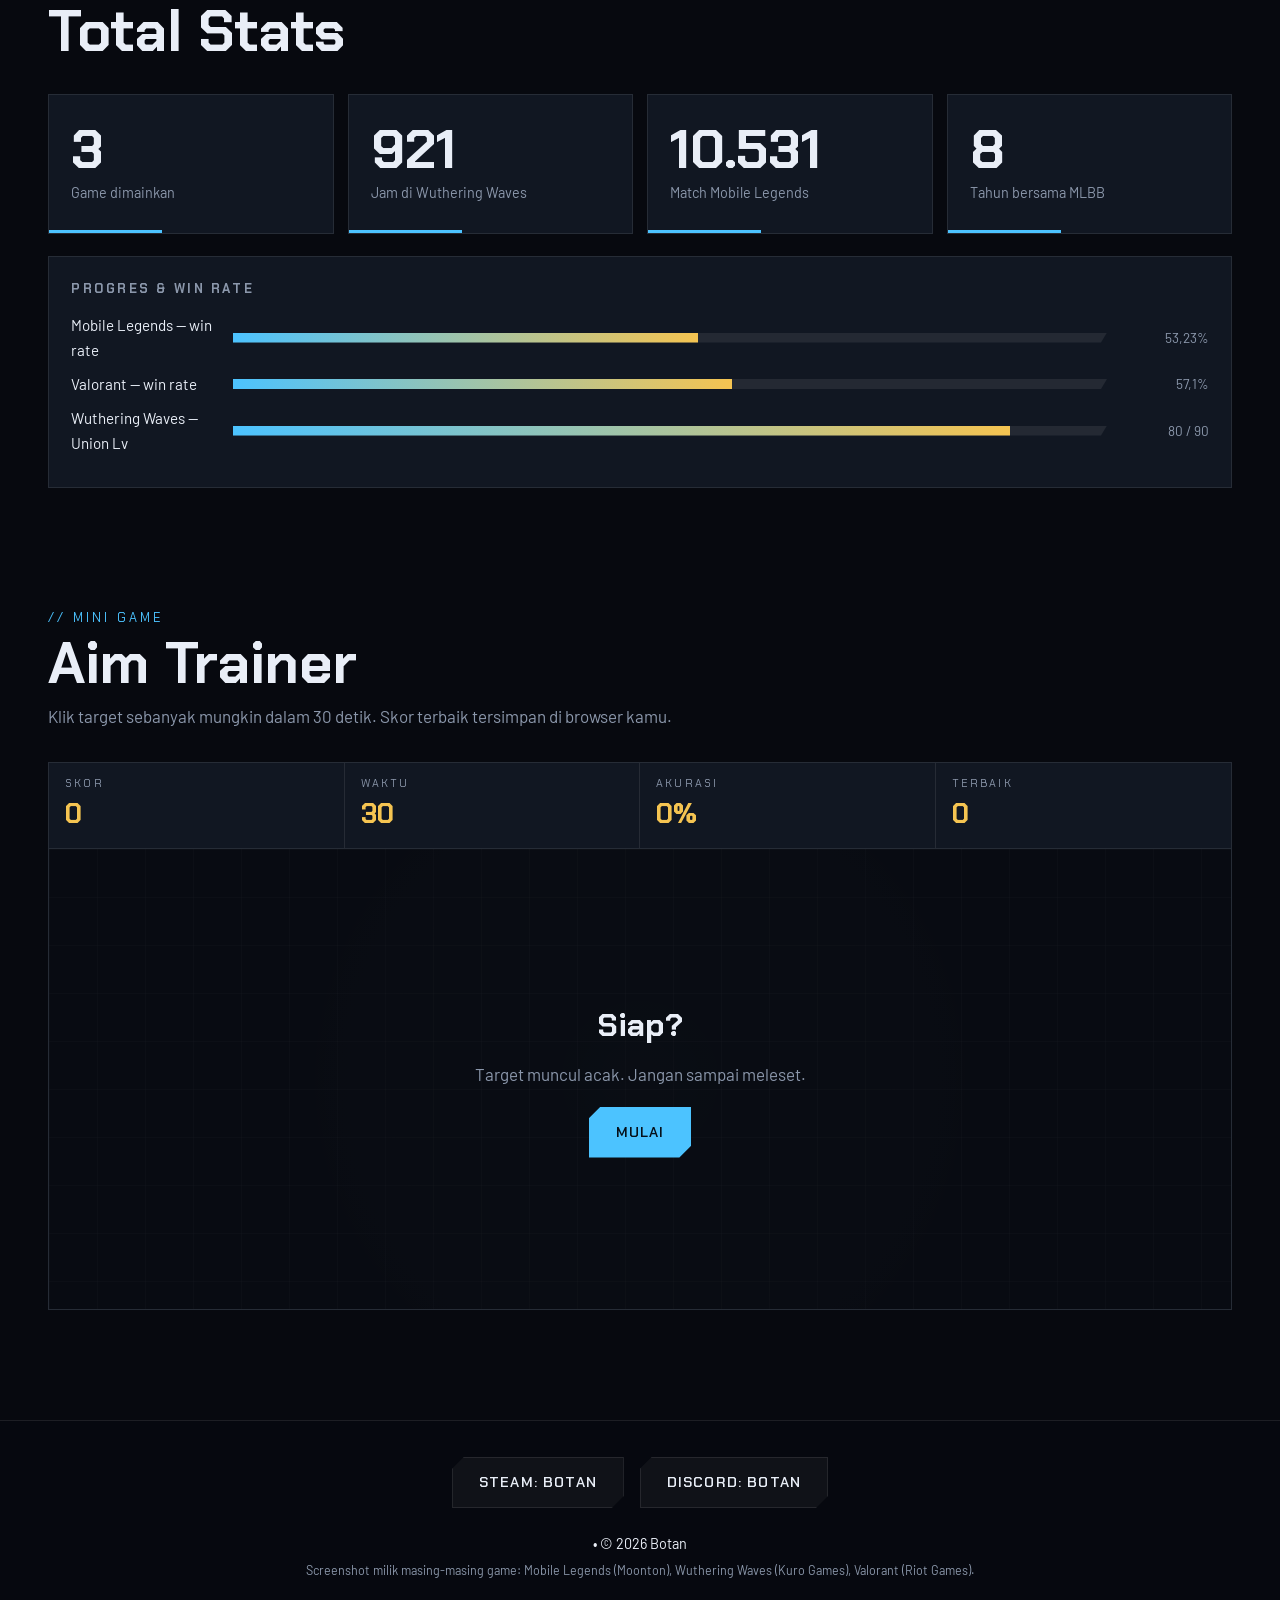
==== commit 6ea8ee4a: "Update footer content in index.html Removed the text 'Dibuat dengan HTML, CSS, dan JavaScript' from " ====
--- a/index.html
+++ b/index.html
@@ -129,7 +129,7 @@
       <a href="https://steamcommunity.com/profiles/76561199438114887/" target="_blank" rel="noopener" class="btn">Steam: Botan</a>
       <a href="https://discordapp.com/users/990794540925464616" target="_blank" rel="noopener" class="btn">Discord: Botan</a>
     </div>
-    <p>Dibuat dengan HTML, CSS, dan JavaScript • © <span id="year"></span> Botan</p>
+    <p>• © <span id="year"></span> Botan</p>
     <p class="muted">Screenshot milik masing-masing game: Mobile Legends (Moonton), Wuthering Waves (Kuro Games),
       Valorant (Riot Games).</p>
   </footer>
@@ -146,4 +146,4 @@
   <script src="app.js"></script>
 </body>
 
-</html>+</html>
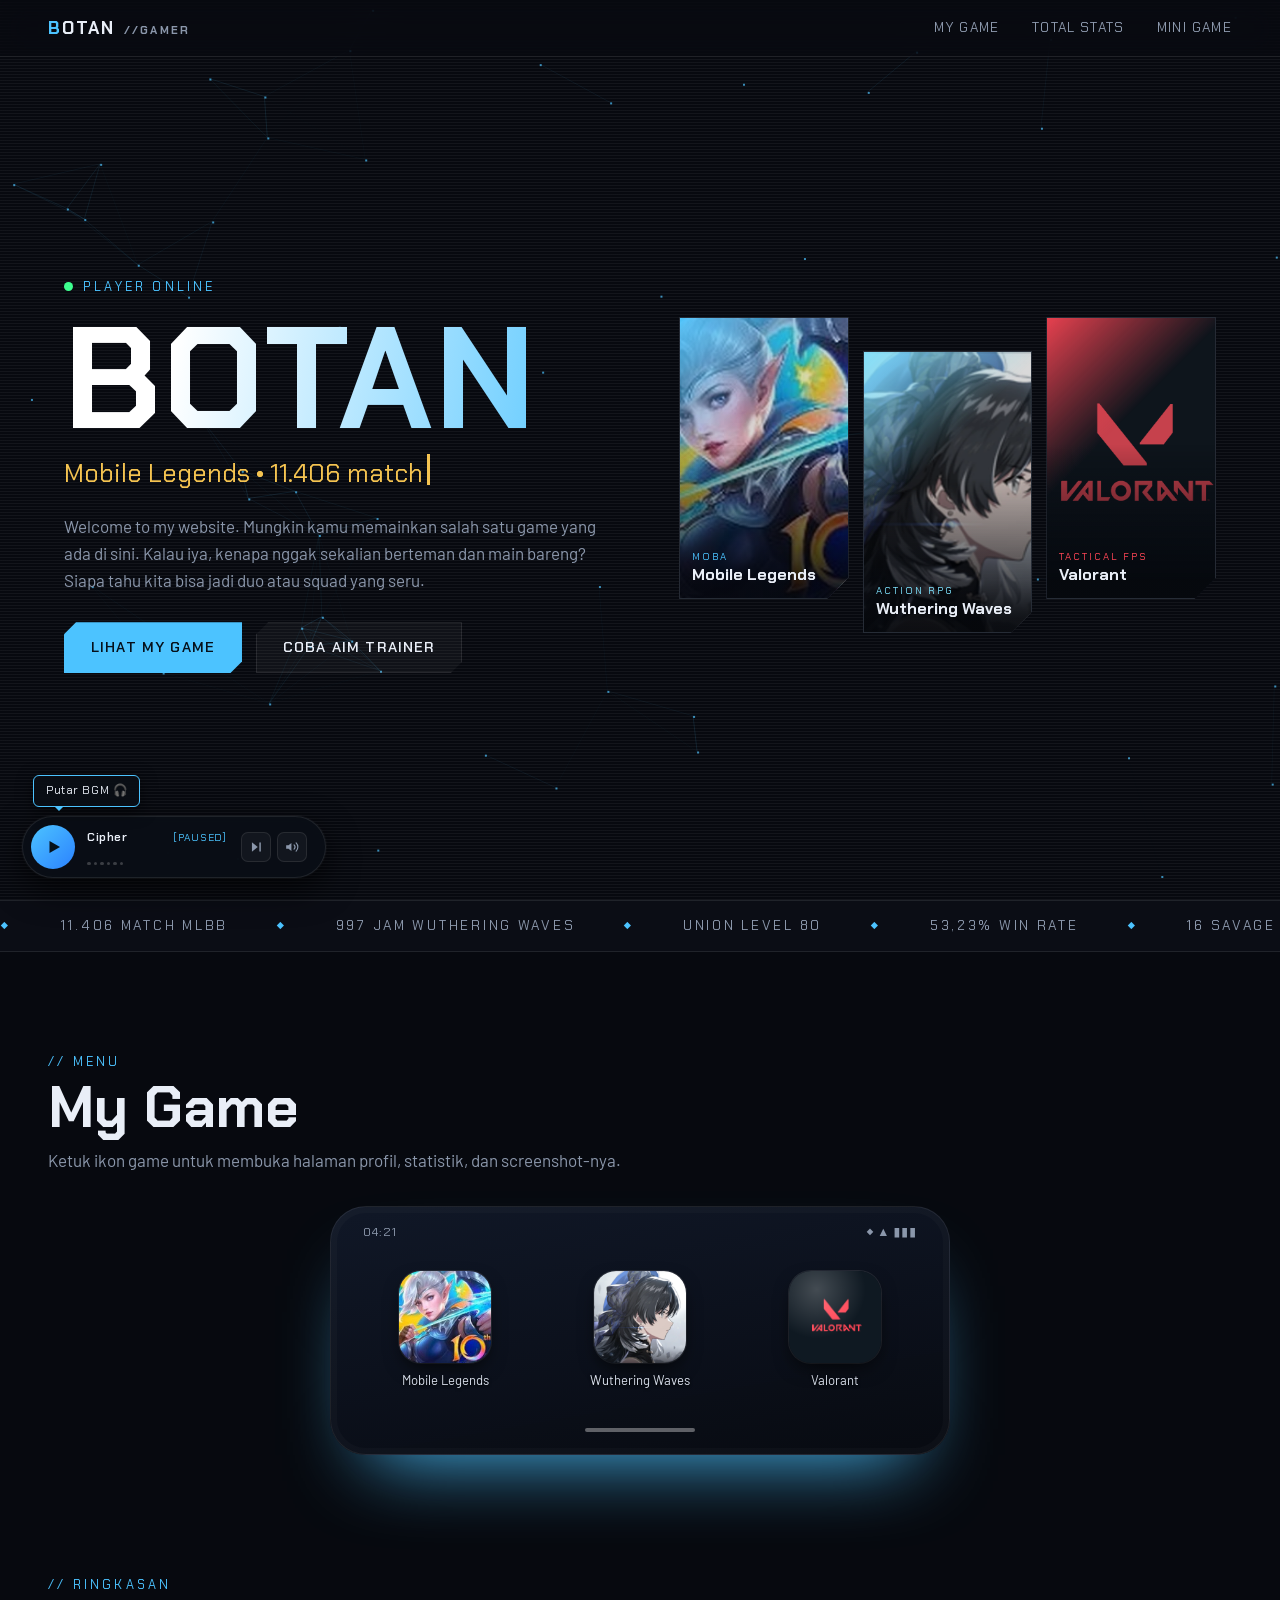
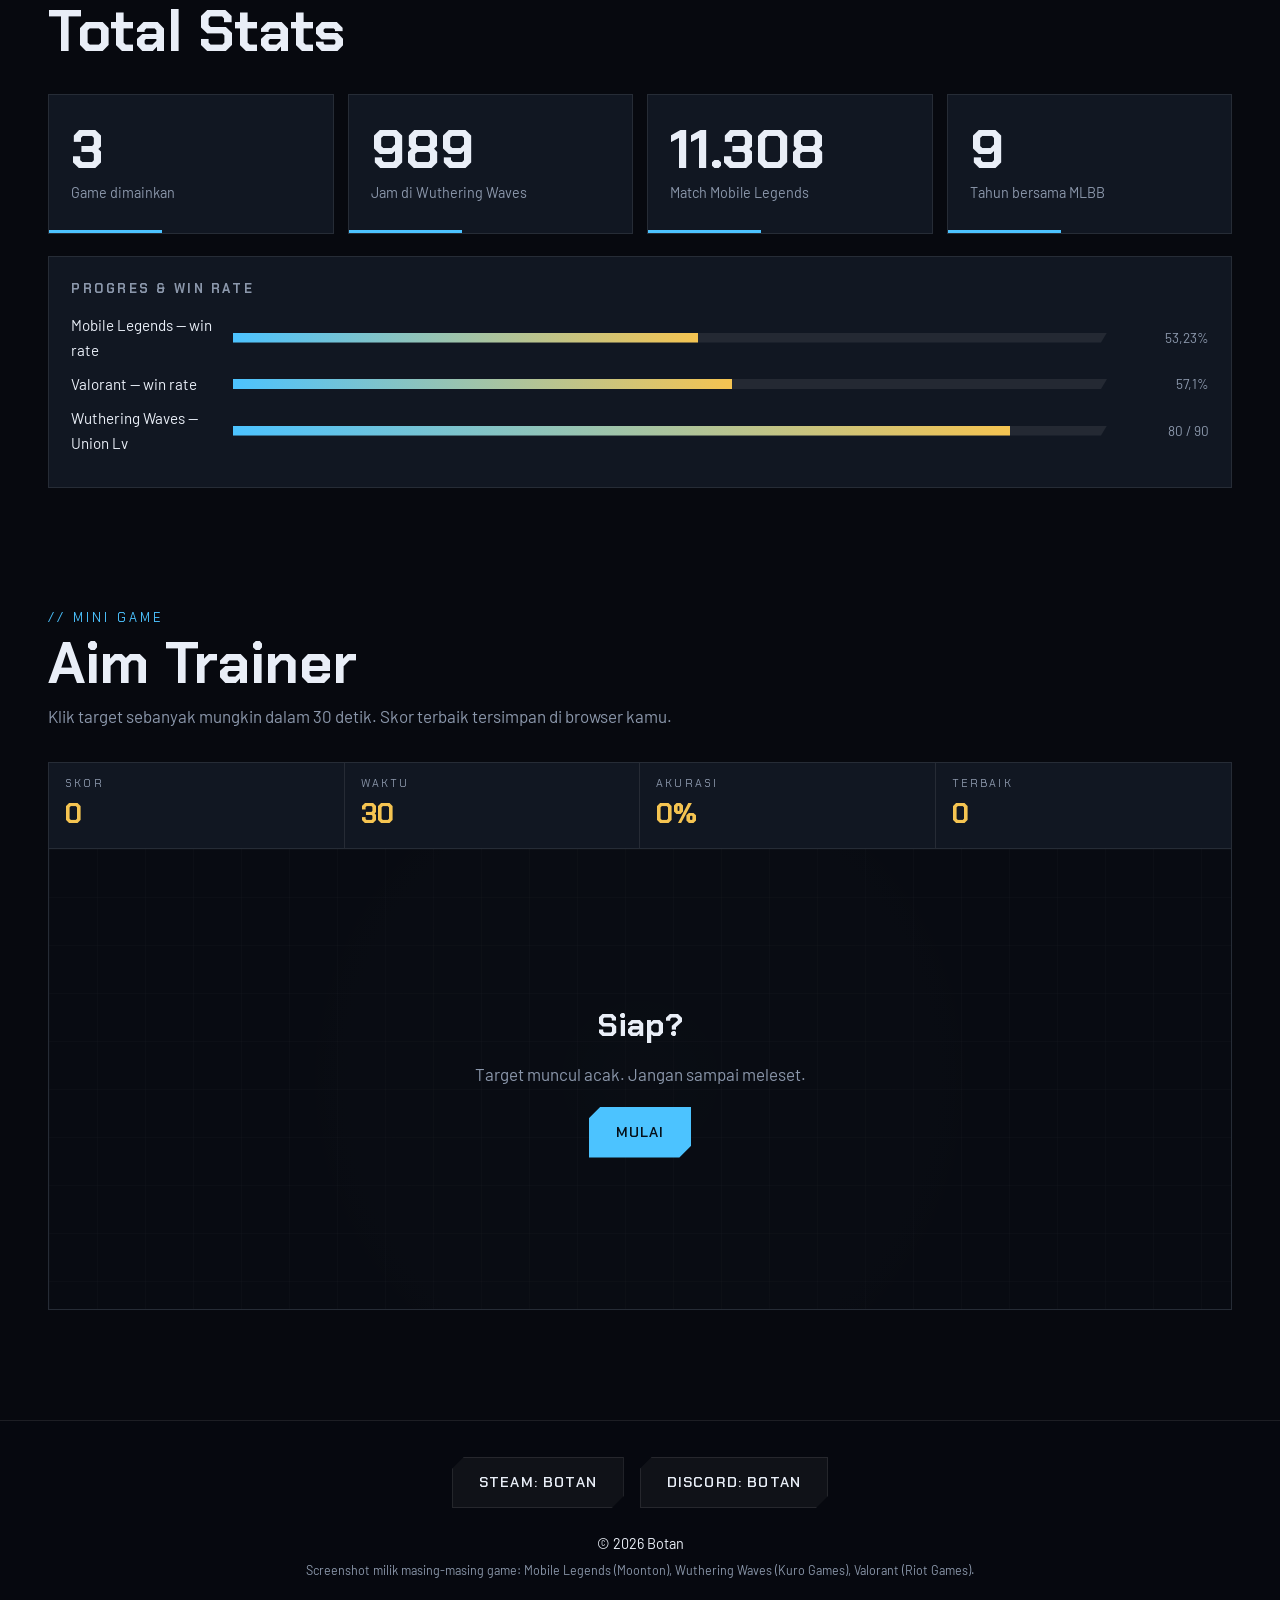
==== commit 9f2b517b: "Add Cyberpunk BGM music player widget with audio visualizer and tracks" ====
--- a/index.html
+++ b/index.html
@@ -125,11 +125,14 @@
   </main>
 
   <footer class="footer">
-    <div class="socials" style="margin-bottom: 24px; display: flex; justify-content: center; gap: 16px; flex-wrap: wrap;">
-      <a href="https://steamcommunity.com/profiles/76561199438114887/" target="_blank" rel="noopener" class="btn">Steam: Botan</a>
-      <a href="https://discordapp.com/users/990794540925464616" target="_blank" rel="noopener" class="btn">Discord: Botan</a>
+    <div class="socials"
+      style="margin-bottom: 24px; display: flex; justify-content: center; gap: 16px; flex-wrap: wrap;">
+      <a href="https://steamcommunity.com/profiles/76561199438114887/" target="_blank" rel="noopener" class="btn">Steam:
+        Botan</a>
+      <a href="https://discordapp.com/users/990794540925464616" target="_blank" rel="noopener" class="btn">Discord:
+        Botan</a>
     </div>
-    <p>• © <span id="year"></span> Botan</p>
+    <p>© <span id="year"></span> Botan</p>
     <p class="muted">Screenshot milik masing-masing game: Mobile Legends (Moonton), Wuthering Waves (Kuro Games),
       Valorant (Riot Games).</p>
   </footer>
@@ -143,6 +146,7 @@
 
   <script src="data.js"></script>
   <script src="common.js"></script>
+  <script src="music.js"></script>
   <script src="app.js"></script>
 </body>
 
--- a/style.css
+++ b/style.css
@@ -262,3 +262,228 @@
 .copy-id-btn:hover{background:rgba(255,255,255,0.1);border-color:var(--accent)}
 .copy-id-btn:active{transform:scale(.95)}
 .copy-id-btn.copied{background:rgba(46,230,166,0.12);border-color:#2ee6a6;color:#2ee6a6}
+
+/* ============ CYBERPUNK BGM PLAYER ============ */
+.bgm-widget {
+  position: fixed;
+  bottom: 22px;
+  left: 22px;
+  z-index: 95;
+  display: flex;
+  align-items: center;
+  gap: 12px;
+  padding: 8px 14px 8px 8px;
+  background: rgba(10, 14, 22, 0.88);
+  backdrop-filter: blur(16px);
+  -webkit-backdrop-filter: blur(16px);
+  border: 1px solid var(--line);
+  border-radius: 40px;
+  box-shadow: 0 12px 32px rgba(0, 0, 0, 0.65), 0 0 0 1px rgba(255, 255, 255, 0.04);
+  transition: all 0.3s var(--ease);
+  user-select: none;
+}
+.bgm-widget:hover {
+  border-color: var(--accent);
+  box-shadow: 0 14px 36px rgba(0, 0, 0, 0.75), 0 0 24px -6px var(--accent);
+}
+.bgm-widget.collapsed .bgm-body,
+.bgm-widget.collapsed .bgm-actions {
+  display: none !important;
+}
+.bgm-widget.collapsed {
+  padding: 6px;
+  border-radius: 50%;
+}
+.bgm-play-btn {
+  width: 44px;
+  height: 44px;
+  border-radius: 50%;
+  background: linear-gradient(135deg, var(--accent), #2b82ff);
+  color: #06101a;
+  display: grid;
+  place-items: center;
+  flex-shrink: 0;
+  cursor: pointer;
+  border: none;
+  transition: transform 0.2s var(--ease), box-shadow 0.25s;
+  position: relative;
+}
+.bgm-play-btn:hover {
+  transform: scale(1.08);
+  box-shadow: 0 0 18px var(--accent);
+}
+.bgm-play-btn svg {
+  width: 18px;
+  height: 18px;
+  fill: currentColor;
+  margin-left: 2px;
+  transition: transform 0.15s;
+}
+.bgm-widget.playing .bgm-play-btn svg {
+  margin-left: 0;
+}
+.bgm-widget.playing .bgm-play-btn {
+  box-shadow: 0 0 20px -2px var(--accent);
+  animation: bgm-pulse-ring 2.4s infinite;
+}
+@keyframes bgm-pulse-ring {
+  0% { box-shadow: 0 0 0 0 var(--accent); }
+  70% { box-shadow: 0 0 0 12px rgba(76, 195, 255, 0); }
+  100% { box-shadow: 0 0 0 0 rgba(76, 195, 255, 0); }
+}
+
+.bgm-body {
+  display: flex;
+  flex-direction: column;
+  gap: 3px;
+  min-width: 140px;
+  max-width: 190px;
+}
+.bgm-info {
+  display: flex;
+  align-items: center;
+  justify-content: space-between;
+  gap: 8px;
+  font-family: var(--head);
+  font-size: 0.76rem;
+  letter-spacing: 0.05em;
+}
+.bgm-title {
+  color: var(--text);
+  font-weight: 600;
+  white-space: nowrap;
+  overflow: hidden;
+  text-overflow: ellipsis;
+}
+.bgm-status {
+  font-size: 0.65rem;
+  color: var(--accent);
+  text-transform: uppercase;
+  letter-spacing: 0.08em;
+}
+
+.bgm-viz {
+  display: flex;
+  align-items: flex-end;
+  gap: 3px;
+  height: 15px;
+  padding: 1px 0;
+}
+.bgm-bar {
+  width: 3.5px;
+  height: 3px;
+  background: rgba(255, 255, 255, 0.2);
+  border-radius: 2px;
+  transition: height 0.08s linear, background-color 0.25s;
+}
+.bgm-widget.playing .bgm-bar {
+  background: linear-gradient(to top, var(--accent), var(--accent2));
+}
+
+.bgm-actions {
+  display: flex;
+  align-items: center;
+  gap: 6px;
+  margin-left: 2px;
+}
+.bgm-icon-btn {
+  width: 30px;
+  height: 30px;
+  display: grid;
+  place-items: center;
+  border-radius: 7px;
+  color: var(--muted);
+  background: rgba(255, 255, 255, 0.04);
+  border: 1px solid var(--line);
+  cursor: pointer;
+  transition: all 0.2s;
+  padding: 0;
+}
+.bgm-icon-btn:hover {
+  color: var(--accent);
+  border-color: var(--accent);
+  background: rgba(255, 255, 255, 0.09);
+  transform: translateY(-1px);
+}
+.bgm-icon-btn:active {
+  transform: scale(0.92);
+}
+.bgm-icon-btn svg {
+  width: 14px;
+  height: 14px;
+  fill: currentColor;
+}
+
+.bgm-vol-wrap {
+  position: relative;
+  display: flex;
+  align-items: center;
+}
+.bgm-vol-slider {
+  width: 0;
+  opacity: 0;
+  transform: scaleX(0);
+  transform-origin: left;
+  transition: width 0.22s var(--ease), opacity 0.22s, transform 0.22s;
+  accent-color: var(--accent);
+  height: 4px;
+  cursor: pointer;
+  margin-left: 4px;
+}
+.bgm-vol-wrap:hover .bgm-vol-slider,
+.bgm-vol-slider:focus {
+  width: 58px;
+  opacity: 1;
+  transform: scaleX(1);
+}
+
+.bgm-tooltip {
+  position: absolute;
+  bottom: calc(100% + 10px);
+  left: 10px;
+  padding: 6px 12px;
+  background: rgba(10, 14, 22, 0.95);
+  border: 1px solid var(--accent);
+  border-radius: 6px;
+  color: var(--text);
+  font-family: var(--head);
+  font-size: 0.72rem;
+  letter-spacing: 0.05em;
+  white-space: nowrap;
+  pointer-events: none;
+  box-shadow: 0 4px 16px rgba(0, 0, 0, 0.5);
+  animation: bgm-bounce 1.5s infinite;
+}
+.bgm-tooltip::after {
+  content: "";
+  position: absolute;
+  top: 100%;
+  left: 20px;
+  border: 5px solid transparent;
+  border-top-color: var(--accent);
+}
+@keyframes bgm-bounce {
+  0%, 100% { transform: translateY(0); }
+  50% { transform: translateY(-4px); }
+}
+
+@media (max-width: 600px) {
+  .bgm-widget {
+    bottom: 16px;
+    left: 16px;
+    padding: 6px 10px 6px 6px;
+    gap: 8px;
+  }
+  .bgm-play-btn {
+    width: 38px;
+    height: 38px;
+  }
+  .bgm-body {
+    min-width: 105px;
+    max-width: 135px;
+  }
+  .bgm-vol-wrap:hover .bgm-vol-slider {
+    display: none;
+  }
+}
+
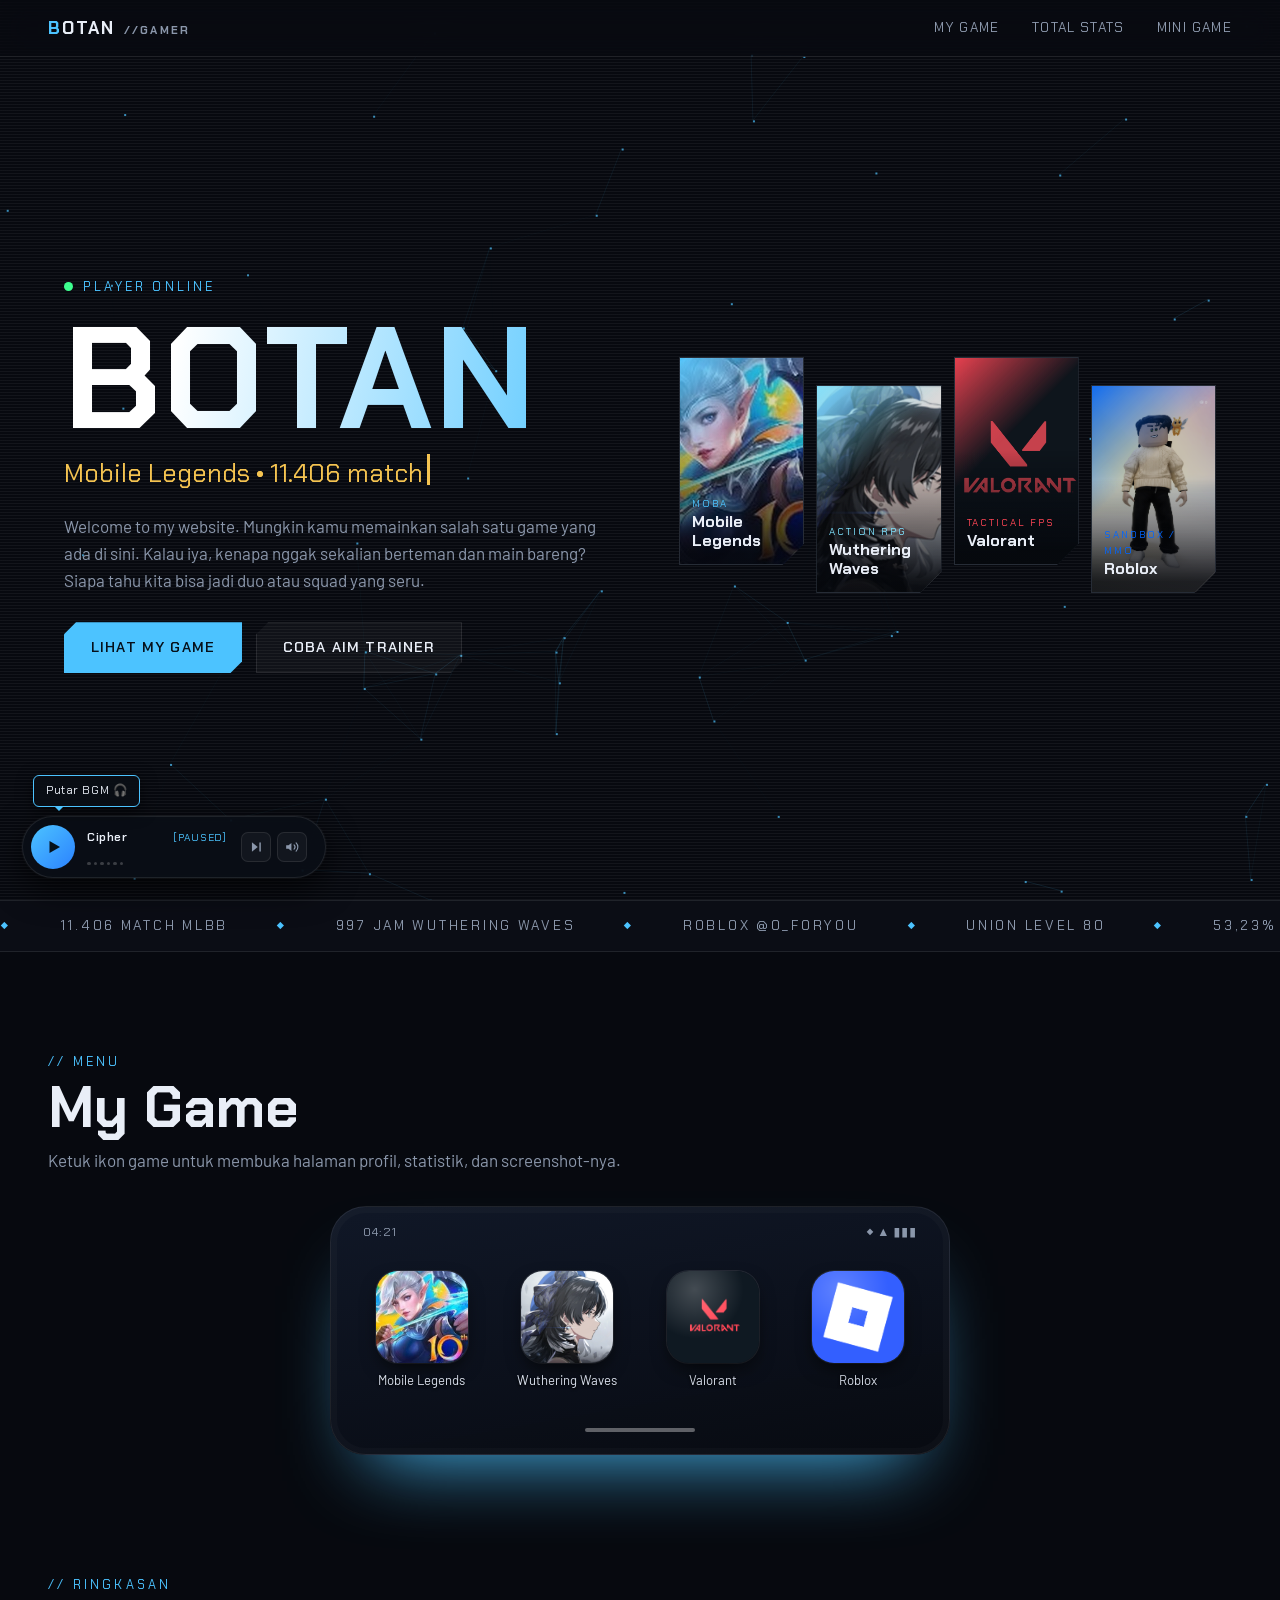
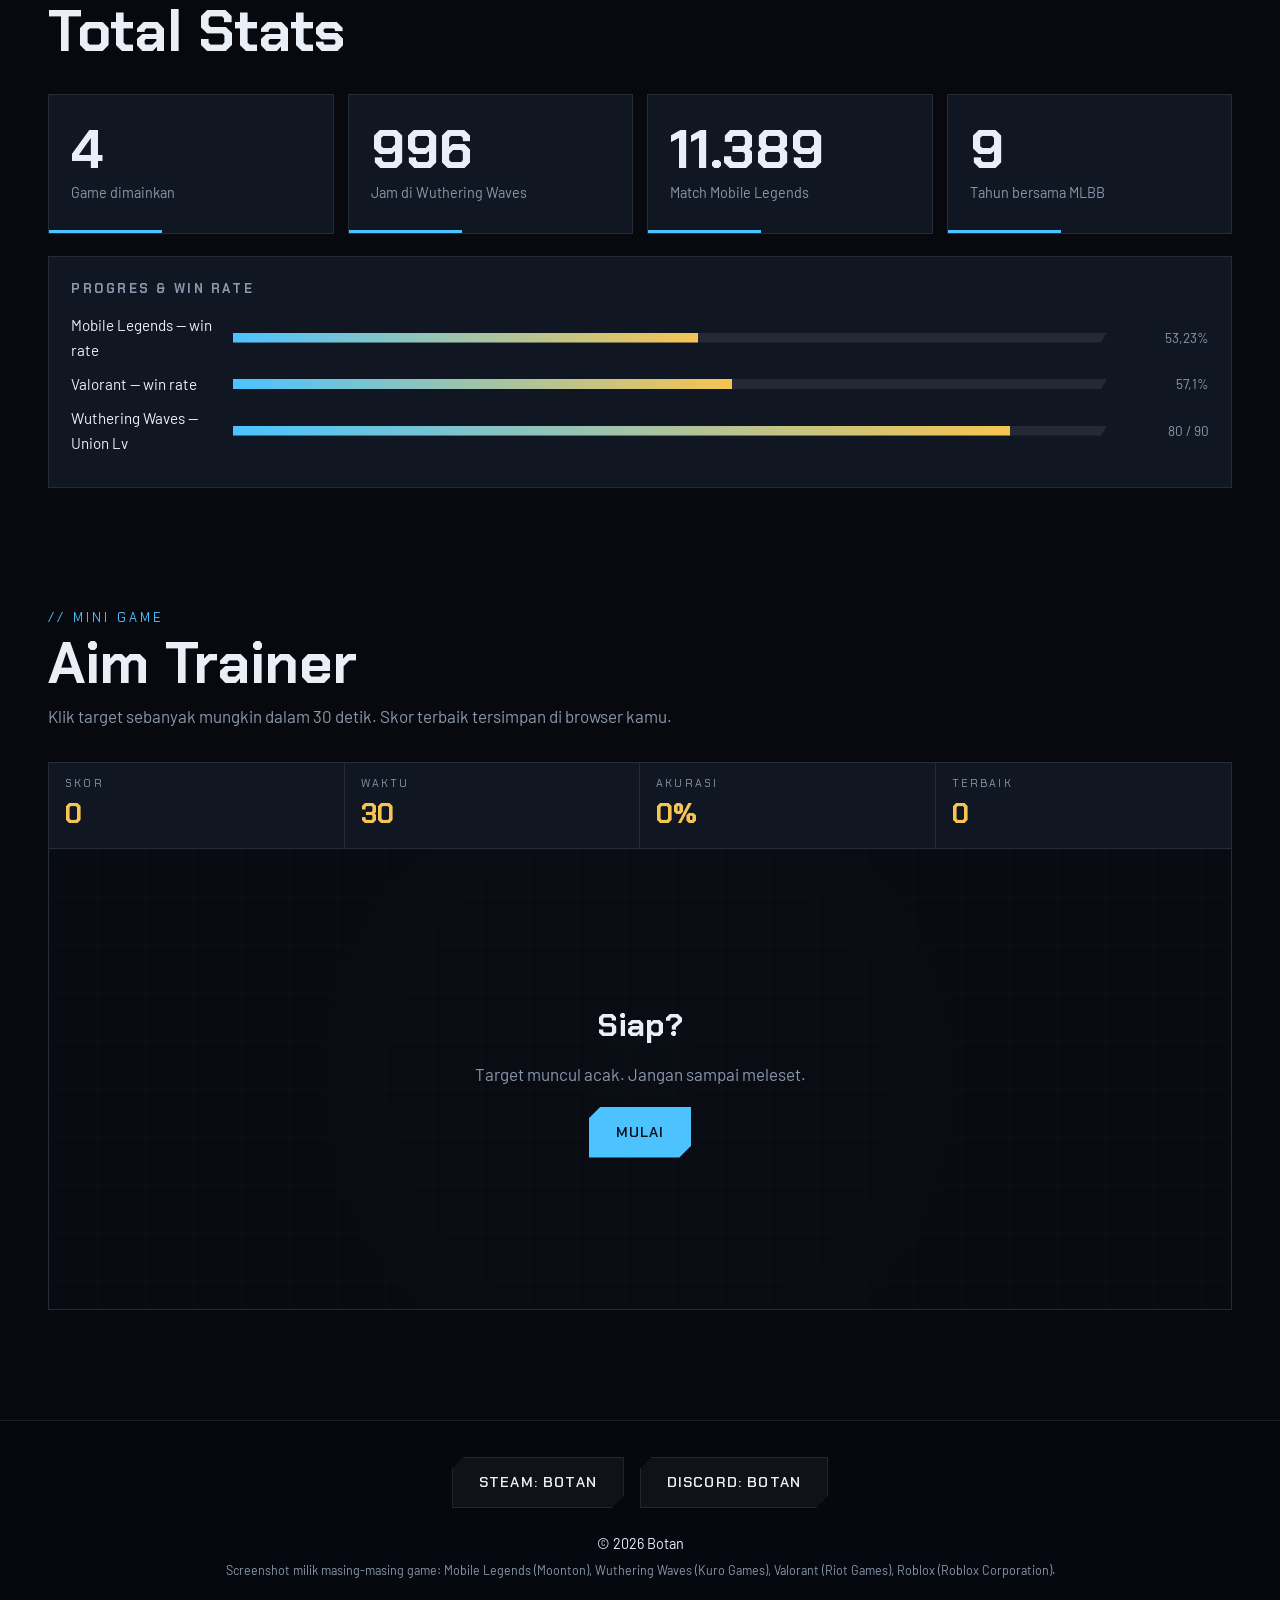
==== commit 5596266b: "feat: add Valorant dual accounts (Main & Smurf with Phoenix char), organize assets, and update game " ====
--- a/index.html
+++ b/index.html
@@ -44,16 +44,20 @@
 
       <div class="hero-cards" id="heroCards">
         <button class="poster" data-go="ml" style="--c:#4cc3ff">
-          <img src="img/icon-ml.webp" alt="Mobile Legends">
+          <img src="img/ml/icon-ml.webp" alt="Mobile Legends">
           <span class="poster-info"><small>MOBA</small><b>Mobile Legends</b></span>
         </button>
         <button class="poster" data-go="wuwa" style="--c:#7fe3ff">
-          <img src="img/wuwa_icon.png" alt="Wuthering Waves">
+          <img src="img/wuwa/wuwa_icon.png" alt="Wuthering Waves">
           <span class="poster-info"><small>ACTION RPG</small><b>Wuthering Waves</b></span>
         </button>
         <button class="poster" data-go="valo" style="--c:#ff4655">
-          <img src="img/valo_icon.png" alt="Valorant">
+          <img src="img/valo/valo_icon.png" alt="Valorant">
           <span class="poster-info"><small>TACTICAL FPS</small><b>Valorant</b></span>
+        </button>
+        <button class="poster" data-go="roblox" style="--c:#0066ff">
+          <img src="img/roblox/roblox-char.png" alt="Roblox">
+          <span class="poster-info"><small>SANDBOX / MMO</small><b>Roblox</b></span>
         </button>
       </div>
     </section>
@@ -61,9 +65,9 @@
     <!-- TICKER -->
     <div class="ticker" aria-hidden="true">
       <div class="ticker-track">
-        <span>11.406 MATCH MLBB</span><span>997 JAM WUTHERING WAVES</span><span>UNION LEVEL 80</span><span>53,23% WIN
+        <span>11.406 MATCH MLBB</span><span>997 JAM WUTHERING WAVES</span><span>ROBLOX @O_FORYOU</span><span>UNION LEVEL 80</span><span>53,23% WIN
           RATE</span><span>16 SAVAGE</span><span>RAZE MAIN</span><span>ACS 225</span>
-        <span>11.406 MATCH MLBB</span><span>997 JAM WUTHERING WAVES</span><span>UNION LEVEL 80</span><span>53,23% WIN
+        <span>11.406 MATCH MLBB</span><span>997 JAM WUTHERING WAVES</span><span>ROBLOX @O_FORYOU</span><span>UNION LEVEL 80</span><span>53,23% WIN
           RATE</span><span>16 SAVAGE</span><span>RAZE MAIN</span><span>ACS 225</span>
       </div>
     </div>
@@ -90,7 +94,7 @@
         <h2>Total Stats</h2>
       </div>
       <div class="totals">
-        <div class="total reveal"><b data-count="3">0</b><span>Game dimainkan</span></div>
+        <div class="total reveal"><b data-count="4">0</b><span>Game dimainkan</span></div>
         <div class="total reveal"><b data-count="997">0</b><span>Jam di Wuthering Waves</span></div>
         <div class="total reveal"><b data-count="11406">0</b><span>Match Mobile Legends</span></div>
         <div class="total reveal"><b data-count="9">0</b><span>Tahun bersama MLBB</span></div>
@@ -134,7 +138,7 @@
     </div>
     <p>© <span id="year"></span> Botan</p>
     <p class="muted">Screenshot milik masing-masing game: Mobile Legends (Moonton), Wuthering Waves (Kuro Games),
-      Valorant (Riot Games).</p>
+      Valorant (Riot Games), Roblox (Roblox Corporation).</p>
   </footer>
 
   <!-- LIGHTBOX -->
--- a/style.css
+++ b/style.css
@@ -8,6 +8,7 @@
 body[data-game="ml"]  {--accent:#4cc3ff; --accent2:#f5c451}
 body[data-game="wuwa"]{--accent:#7fe3ff; --accent2:#ff8fb8}
 body[data-game="valo"]{--accent:#ff4655; --accent2:#ffd9dc}
+body[data-game="roblox"]{--accent:#0066ff; --accent2:#5ce1e6}
 
 *{box-sizing:border-box;margin:0;padding:0}
 html{scroll-behavior:smooth;scroll-padding-top:80px}
@@ -54,11 +55,11 @@
 .btn.primary{background:var(--accent);color:#06101a;border-color:var(--accent)}
 .btn.primary:hover{color:#06101a;box-shadow:0 8px 30px -6px var(--accent);filter:brightness(1.1)}
 
-.hero-cards{display:grid;grid-template-columns:repeat(3,1fr);gap:14px;perspective:1000px}
+.hero-cards{display:grid;grid-template-columns:repeat(4,1fr);gap:12px;perspective:1000px}
 .poster{position:relative;aspect-ratio:3/5;overflow:hidden;border:1px solid var(--line);background:var(--card);text-align:left;
   transform-style:preserve-3d;transition:transform .25s var(--ease),box-shadow .3s,border-color .3s;
   clip-path:polygon(0 0,100% 0,100% calc(100% - 22px),calc(100% - 22px) 100%,0 100%)}
-.poster:nth-child(2){margin-top:34px}
+.poster:nth-child(2),.poster:nth-child(4){margin-top:28px}
 .poster img{position:absolute;inset:0;width:100%;height:100%;object-fit:cover;object-position:center top;transition:transform .6s var(--ease),filter .4s;filter:saturate(.85) brightness(.85)}
 .poster::after{content:"";position:absolute;inset:0;background:linear-gradient(to top,rgba(5,7,12,.95) 5%,transparent 55%),linear-gradient(135deg,var(--c),transparent 40%);opacity:.9;mix-blend-mode:normal}
 .poster:hover{border-color:var(--c);box-shadow:0 20px 50px -20px var(--c)}
@@ -91,6 +92,14 @@
 .tab:hover{color:var(--text);border-color:var(--tc)}
 .tab.active{background:var(--tc);color:#06101a;border-color:var(--tc)}
 .tab.active i{background:#06101a}
+
+/* DUAL ACCOUNT SWITCHER */
+.account-switcher{display:flex;gap:12px;margin-bottom:22px;flex-wrap:wrap}
+.acc-pill{display:inline-flex;align-items:center;gap:10px;padding:10px 22px;border-radius:30px;background:rgba(17,23,34,0.7);border:1px solid var(--line);color:var(--muted);font-family:var(--head);font-size:.9rem;letter-spacing:.05em;font-weight:600;cursor:pointer;transition:all .25s var(--ease);backdrop-filter:blur(8px);-webkit-tap-highlight-color:transparent}
+.acc-pill:hover{color:var(--text);border-color:var(--accent);background:rgba(255,255,255,0.06);transform:translateY(-2px)}
+.acc-pill.active{background:linear-gradient(135deg,rgba(76,195,255,0.18),rgba(76,195,255,0.06));border-color:var(--accent);color:var(--accent);box-shadow:0 0 24px -4px var(--accent)}
+.acc-pill.active .acc-tag{background:var(--accent);color:#06101a}
+.acc-tag{font-size:.68rem;padding:2px 8px;border-radius:12px;background:rgba(255,255,255,0.08);letter-spacing:.05em;font-weight:700}
 
 /* PANEL */
 .panel{display:grid;grid-template-columns:minmax(260px,.8fr) 1.5fr;gap:clamp(20px,3vw,40px);
@@ -195,7 +204,9 @@
 
 @media (max-width:900px){
   .hero{grid-template-columns:1fr;padding-top:100px}
-  .hero-cards{max-width:560px}
+  .hero-cards{grid-template-columns:repeat(2,1fr);max-width:560px}
+  .poster:nth-child(2),.poster:nth-child(4){margin-top:0}
+  .poster:nth-child(even){margin-top:20px}
   .panel{grid-template-columns:1fr}
   .p-art{min-height:340px}
   .share-row{grid-template-columns:110px 1fr 70px}
@@ -205,6 +216,7 @@
   .logo i{display:none}
   .aim-hud b{font-size:1.3rem}
   .aim-hud div{padding:10px}
+  .app-grid{grid-template-columns:repeat(2,1fr);gap:18px 8px}
 }
 @media (prefers-reduced-motion:reduce){
   *{animation:none!important;transition:none!important}
@@ -215,7 +227,7 @@
 .homescreen{max-width:620px;margin:auto;padding:14px 22px 22px;border:1px solid var(--line);border-radius:36px;
   background:linear-gradient(170deg,rgba(18,26,42,.9),rgba(8,11,18,.95));box-shadow:0 40px 80px -40px var(--accent),inset 0 0 0 6px rgba(255,255,255,.02)}
 .statusbar{display:flex;justify-content:space-between;font-size:.78rem;color:var(--muted);padding:2px 10px 18px;font-family:var(--head);letter-spacing:.08em}
-.app-grid{display:grid;grid-template-columns:repeat(3,1fr);gap:26px 10px;justify-items:center;padding:10px 0 34px}
+.app-grid{display:grid;grid-template-columns:repeat(4,1fr);gap:20px 8px;justify-items:center;padding:10px 0 34px}
 .app-grid.left{grid-template-columns:repeat(auto-fill,minmax(96px,110px));justify-content:start;padding:6px 0 0}
 .app{display:flex;flex-direction:column;align-items:center;gap:9px;width:100%;max-width:130px;-webkit-tap-highlight-color:transparent;text-align:center}
 .app-icon{position:relative;display:block;width:clamp(72px,16vw,92px);aspect-ratio:1;border-radius:24%;overflow:hidden;
